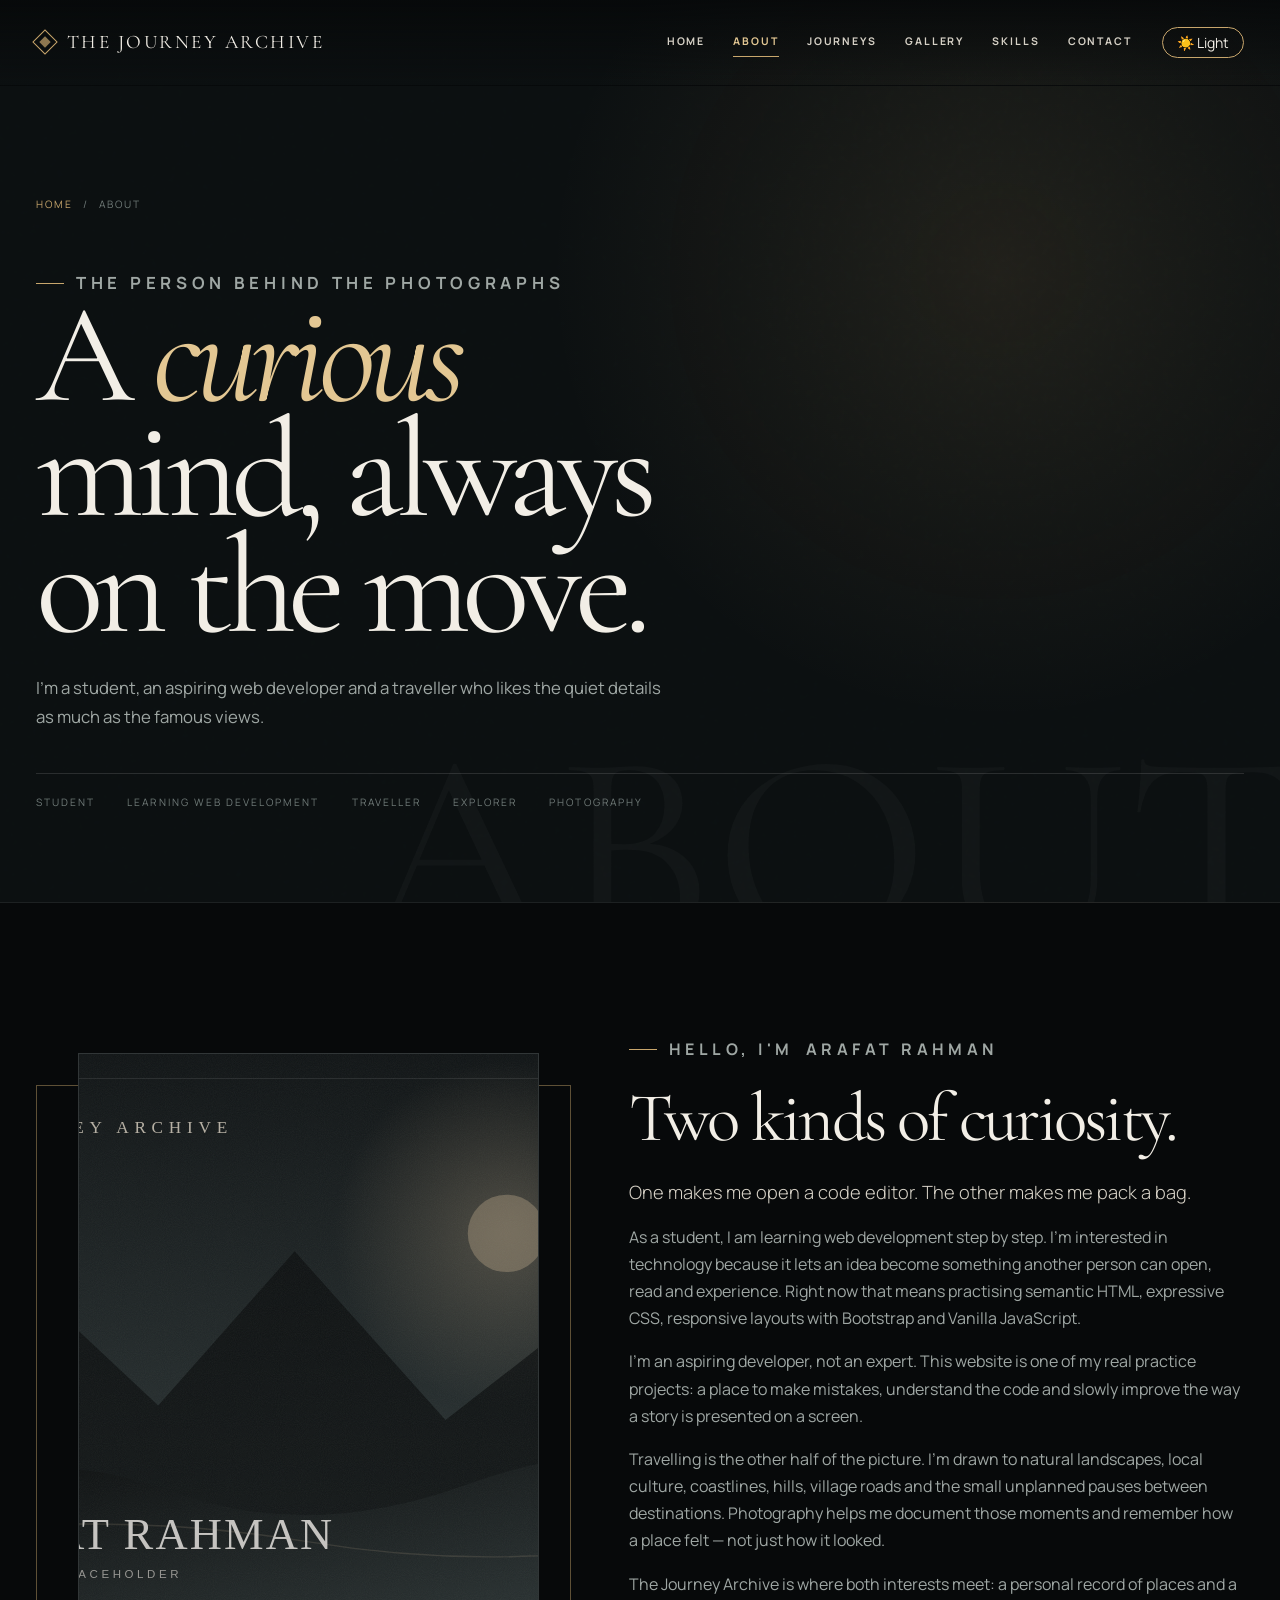
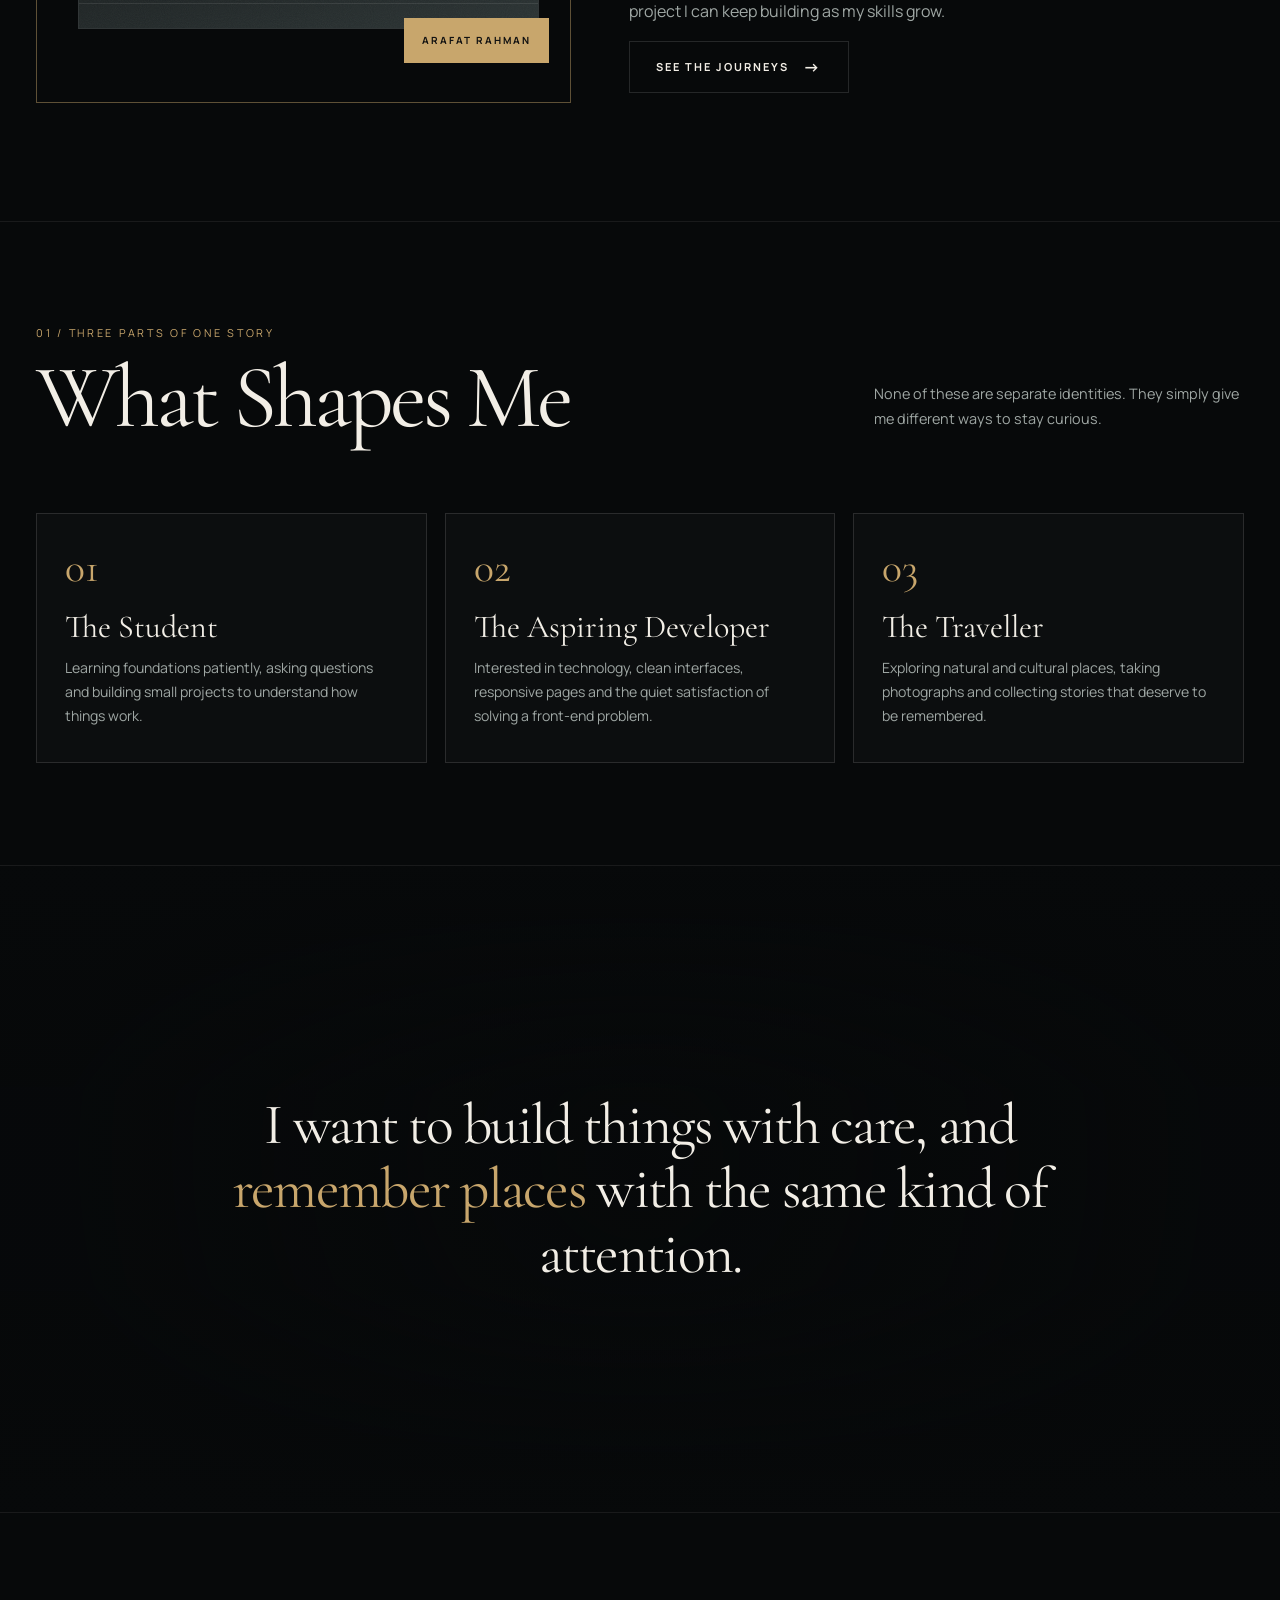
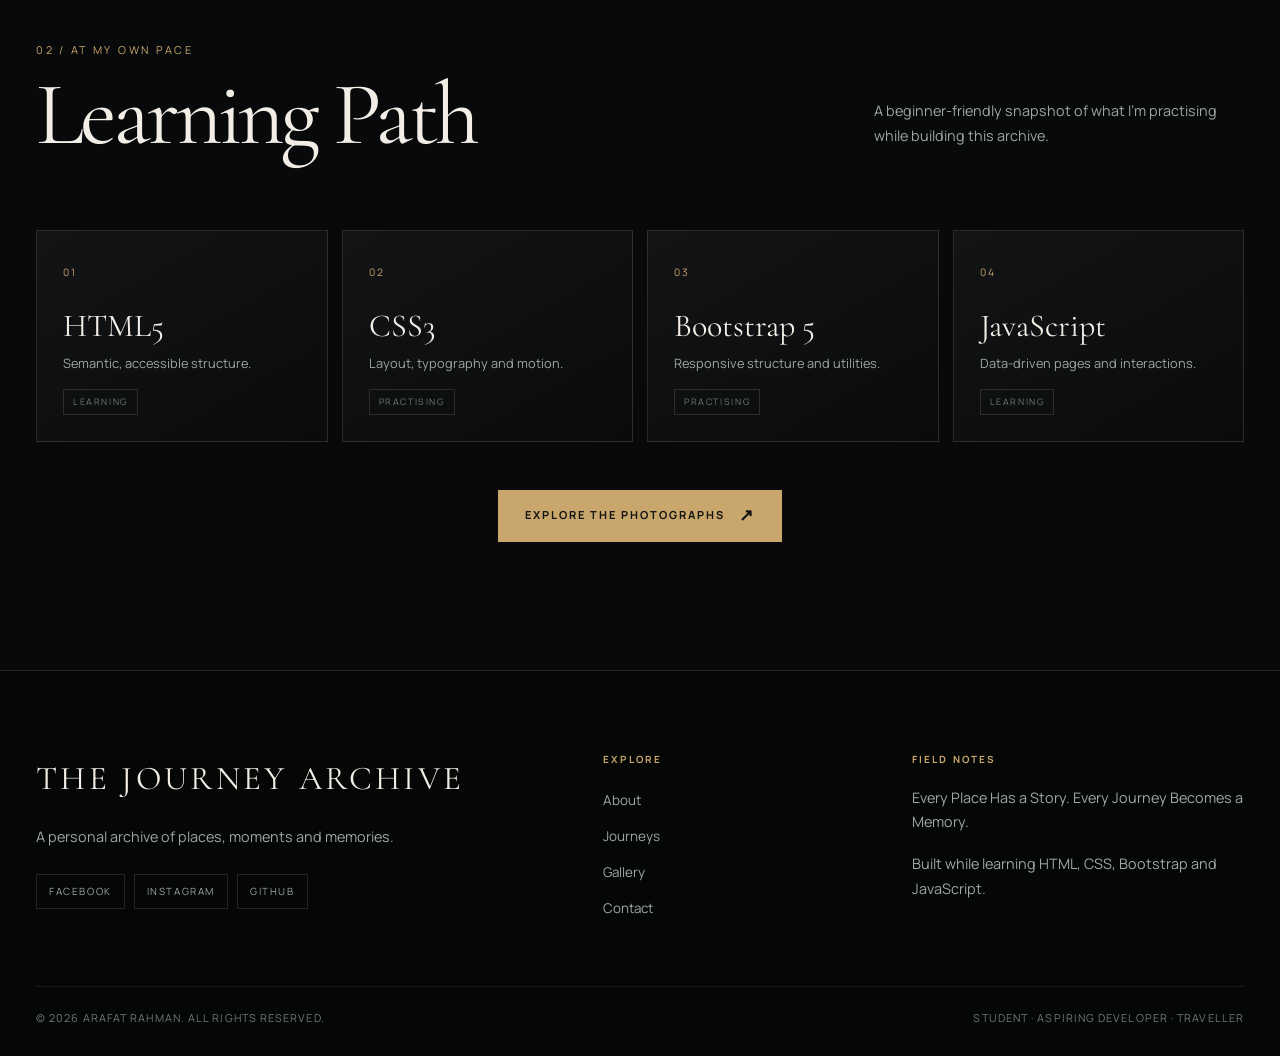
==== about.html @ 199df3bf "My portfolio upload" ====
<!DOCTYPE html>
<!--
  THE JOURNEY ARCHIVE — about.html
  A longer, personal introduction to the student, learner, traveller and explorer.
-->
<html lang="en">
<head>
    <meta charset="UTF-8">
    <meta name="viewport" content="width=device-width, initial-scale=1.0">
    <meta name="theme-color" content="#07090a">
    <meta name="description" content="About the student, aspiring web developer and traveller behind The Journey Archive.">
    <title>About Me | THE JOURNEY ARCHIVE</title>
    <script>
        document.documentElement.classList.add("js");
        /* Failsafe: never leave the loading screen visible if script.js cannot load. */
        window.setTimeout(function () {
            var loader = document.getElementById("loader");
            if (loader) loader.classList.add("is-hidden");
            if (document.body) document.body.classList.add("is-loaded");
        }, 2200);
    </script>
    <link rel="preconnect" href="https://fonts.googleapis.com">
    <link rel="preconnect" href="https://fonts.gstatic.com" crossorigin>
    <link href="https://fonts.googleapis.com/css2?family=Cormorant+Garamond:ital,wght@0,400;0,500;0,600;1,400&family=Manrope:wght@300;400;500;600;700&display=swap" rel="stylesheet">
    <link href="https://cdn.jsdelivr.net/npm/bootstrap@5.3.3/dist/css/bootstrap.min.css" rel="stylesheet">
    <link rel="stylesheet" href="css/style.css">
    <noscript><style>#loader{display:none!important}</style></noscript>
    <script src="js/script.js" defer></script>
</head>
<body data-page="about">
    <a class="skip-link" href="#main-content">Skip to content</a>
    <div class="loading-screen" id="loader" aria-hidden="true">
        <div class="loader-inner"><div class="loader-mark"></div><p class="loader-title">THE JOURNEY ARCHIVE</p><p class="loader-subtitle">A PERSONAL TRAVEL ARCHIVE</p><div class="loader-line"><span></span></div></div>
    </div>
    <header id="site-nav"></header>

    <main id="main-content">
        <section class="page-hero" data-watermark="ABOUT" aria-labelledby="page-title">
            <div class="container-xxl page-hero-inner">
                <nav class="breadcrumb-custom" aria-label="Breadcrumb"><a href="index.html">Home</a><span>/</span><span>About</span></nav>
                <p class="eyebrow load-reveal" style="--load-delay:.1s">The person behind the photographs</p>
                <h1 class="load-reveal" id="page-title" style="--load-delay:.18s">A <em>curious</em><br>mind, always<br>on the move.</h1>
                <p class="load-reveal" style="--load-delay:.28s">I'm a student, an aspiring web developer and a traveller who likes the quiet details as much as the famous views.</p>
                <div class="page-hero-meta"><span>Student</span><span>Learning Web Development</span><span>Traveller</span><span>Explorer</span><span>Photography</span></div>
            </div>
        </section>

        <section class="section-pad" aria-labelledby="about-story-title">
            <div class="container-xxl about-layout">
                <div class="about-photo-composition" data-reveal>
                    <div class="about-photo-frame" aria-hidden="true"></div>
                    <div class="about-photo-main">
                        <!-- Replace this with your own About portrait: images/profile/about.jpg -->
                        <img src="images/profile/about.jpg" data-local="images/profile/about.jpg"
                             data-remote="https://images.pexels.com/photos/39876323/pexels-photo-39876323.jpeg?auto=compress&amp;cs=tinysrgb&amp;fit=crop&amp;w=900&amp;h=1200"
                             data-label="Arafat Rahman" data-palette="default"
                             alt="Portrait placeholder for Arafat Rahman in the About section" loading="eager" fetchpriority="high">
                    </div>
                    <span class="about-photo-label"><span data-site-name>Arafat Rahman</span></span>
                </div>
                <div class="about-copy" data-reveal style="--reveal-delay:.12s">
                    <p class="eyebrow">Hello, I'm <span data-site-name>Arafat Rahman</span></p>
                    <h2 id="about-story-title">Two kinds of curiosity.</h2>
                    <p class="lead">One makes me open a code editor. The other makes me pack a bag.</p>
                    <p>As a student, I am learning web development step by step. I'm interested in technology because it lets an idea become something another person can open, read and experience. Right now that means practising semantic HTML, expressive CSS, responsive layouts with Bootstrap and Vanilla JavaScript.</p>
                    <p>I'm an aspiring developer, not an expert. This website is one of my real practice projects: a place to make mistakes, understand the code and slowly improve the way a story is presented on a screen.</p>
                    <p>Travelling is the other half of the picture. I'm drawn to natural landscapes, local culture, coastlines, hills, village roads and the small unplanned pauses between destinations. Photography helps me document those moments and remember how a place felt — not just how it looked.</p>
                    <p>The Journey Archive is where both interests meet: a personal record of places and a project I can keep building as my skills grow.</p>
                    <a class="btn-ghost" href="albums.html">See the Journeys <span class="arrow" aria-hidden="true">→</span></a>
                </div>
            </div>
        </section>

        <section class="section-pad-sm skills-section" aria-labelledby="pillars-title">
            <div class="container-xxl">
                <div class="section-heading" data-reveal>
                    <div><span class="section-index">01 / Three parts of one story</span><h2 id="pillars-title">What Shapes Me</h2></div>
                    <p>None of these are separate identities. They simply give me different ways to stay curious.</p>
                </div>
                <div class="pillar-grid">
                    <article class="pillar" data-reveal><span class="pillar-no">01</span><h3>The Student</h3><p>Learning foundations patiently, asking questions and building small projects to understand how things work.</p></article>
                    <article class="pillar" data-reveal style="--reveal-delay:.08s"><span class="pillar-no">02</span><h3>The Aspiring Developer</h3><p>Interested in technology, clean interfaces, responsive pages and the quiet satisfaction of solving a front-end problem.</p></article>
                    <article class="pillar" data-reveal style="--reveal-delay:.16s"><span class="pillar-no">03</span><h3>The Traveller</h3><p>Exploring natural and cultural places, taking photographs and collecting stories that deserve to be remembered.</p></article>
                </div>
            </div>
        </section>

        <section class="section-pad philosophy" aria-label="A personal note">
            <div class="philosophy-bg" aria-hidden="true">
                <!-- Replace this with your own wide travel photograph: images/profile/philosophy-bg.jpg -->
                <img src="images/profile/philosophy-bg.jpg" data-local="images/profile/philosophy-bg.jpg"
                     data-remote="https://images.pexels.com/photos/40718140/pexels-photo-40718140.jpeg?auto=compress&amp;cs=tinysrgb&amp;fit=crop&amp;w=2000&amp;h=1200"
                     data-label="A quiet horizon" data-palette="teknaf" data-parallax="0.12" alt="" loading="lazy" decoding="async">
            </div>
            <div class="container-xxl" data-reveal>
                <p class="pull-quote">I want to build things with care, and <span>remember places</span> with the same kind of attention.</p>
            </div>
        </section>

        <section class="section-pad" aria-labelledby="learning-title">
            <div class="container-xxl">
                <div class="section-heading" data-reveal>
                    <div><span class="section-index">02 / At my own pace</span><h2 id="learning-title">Learning Path</h2></div>
                    <p>A beginner-friendly snapshot of what I'm practising while building this archive.</p>
                </div>
                <div class="skills-grid">
                    <article class="skill-card" data-reveal><span class="skill-number">01</span><h3>HTML5</h3><p>Semantic, accessible structure.</p><span class="skill-state">Learning</span></article>
                    <article class="skill-card" data-reveal style="--reveal-delay:.06s"><span class="skill-number">02</span><h3>CSS3</h3><p>Layout, typography and motion.</p><span class="skill-state">Practising</span></article>
                    <article class="skill-card" data-reveal style="--reveal-delay:.12s"><span class="skill-number">03</span><h3>Bootstrap 5</h3><p>Responsive structure and utilities.</p><span class="skill-state">Practising</span></article>
                    <article class="skill-card" data-reveal style="--reveal-delay:.18s"><span class="skill-number">04</span><h3>JavaScript</h3><p>Data-driven pages and interactions.</p><span class="skill-state">Learning</span></article>
                </div>
                <div class="text-center mt-5" data-reveal><a class="btn-cinematic" href="gallery.html">Explore the Photographs <span class="arrow" aria-hidden="true">↗</span></a></div>
            </div>
        </section>
    </main>
    <div id="site-footer"></div>
</body>
</html>
---- css/style.css ----
/* ============================================================
   THE JOURNEY ARCHIVE — style.css
   Purpose: all shared visual design for the multi-page portfolio.
   Edit colours, spacing and typography here. Bootstrap 5 provides
   only the base grid/nav utilities; the cinematic look is custom CSS.
   ============================================================ */

:root {
    --bg: #07090a;
    --bg-soft: #0c1011;
    --bg-card: #111617;
    --ink: #f2eee6;
    --ink-soft: #d6d1c6;
    --muted: #9fa7a4;
    --muted-dim: #707a78;
    --gold: #c8a66c;
    --gold-light: #e3c793;
    --sage: #8fa69d;
    --line: rgba(255, 255, 255, 0.12);
    --line-soft: rgba(255, 255, 255, 0.07);
    --glass: rgba(9, 13, 14, 0.72);
    --shadow: 0 28px 80px rgba(0, 0, 0, 0.48);
    --serif: "Cormorant Garamond", Georgia, "Times New Roman", serif;
    --sans: "Manrope", "Segoe UI", Arial, sans-serif;
    --nav-height: 86px;
    --ease: cubic-bezier(0.22, 1, 0.36, 1);
}

[data-theme="light"] {
  --bg: #f8f7f4;
  --bg-soft: #efede8;
  --bg-card: #ffffff;
  --ink: #1a1917;
  --ink-soft: #3d3b37;
  --muted: #66635c;
  --muted-dim: #8a867e;
  --gold: #9e7e46;
  --gold-light: #b89558;
  --sage: #5d756d;
  --line: rgba(0, 0, 0, 0.12);
  --line-soft: rgba(0, 0, 0, 0.07);
  --glass: rgba(248, 247, 244, 0.85);
  --shadow: 0 28px 80px rgba(0, 0, 0, 0.12);
}


* { box-sizing: border-box; }

html {
    scroll-behavior: smooth;
    scroll-padding-top: 90px;
}

body {
    margin: 0;
    min-width: 320px;
    overflow-x: hidden;
    background: var(--bg);
    color: var(--ink);
    font-family: var(--sans);
    font-size: 16px;
    line-height: 1.7;
    -webkit-font-smoothing: antialiased;
    opacity: 1;
    transition: opacity 0.35s ease, transform 0.35s ease;
}

body.is-leaving { opacity: 0; transform: translateY(-8px); }

body::before {
    content: "";
    position: fixed;
    inset: 0;
    z-index: 9999;
    pointer-events: none;
    opacity: 0.18;
    background-image: url("data:image/svg+xml,%3Csvg viewBox='0 0 160 160' xmlns='http://www.w3.org/2000/svg'%3E%3Cfilter id='n'%3E%3CfeTurbulence type='fractalNoise' baseFrequency='.85' numOctaves='3' stitchTiles='stitch'/%3E%3C/filter%3E%3Crect width='100%25' height='100%25' filter='url(%23n)' opacity='.16'/%3E%3C/svg%3E");
    mix-blend-mode: soft-light;
}

a { color: inherit; text-decoration: none; }
a:hover { color: var(--gold-light); }
img { display: block; max-width: 100%; }
button, input, textarea { font: inherit; }
button { color: inherit; }
::selection { background: var(--gold); color: #111; }

:focus-visible {
    outline: 2px solid var(--gold-light);
    outline-offset: 4px;
}

.skip-link {
    position: fixed;
    top: 12px;
    left: 12px;
    z-index: 5000;
    padding: 10px 16px;
    background: var(--gold);
    color: #111;
    transform: translateY(-150%);
    transition: transform 0.2s ease;
}
.skip-link:focus { transform: translateY(0); }

.container-xxl {
    width: min(100% - 48px, 1400px);
    margin-inline: auto;
}

@media (max-width: 575px) {
    .container-xxl { width: min(100% - 32px, 1400px); }
}

.serif, .display-title { font-family: var(--serif); font-weight: 400; }
.display-title { line-height: 0.98; letter-spacing: -0.035em; }
.eyebrow {
    display: inline-flex;
    align-items: center;
    gap: 12px;
    margin: 0 0 22px;
    color: var(--gold);
    font-size: 0.68rem;
    font-weight: 700;
    letter-spacing: 0.28em;
    text-transform: uppercase;
}
.eyebrow::before {
    content: "";
    width: 28px;
    height: 1px;
    background: var(--gold);
}
.eyebrow.is-centered::after {
    content: "";
    width: 28px;
    height: 1px;
    background: var(--gold);
}
.text-muted-soft { color: var(--muted); }
.text-gold { color: var(--gold); }
.section-pad { padding: clamp(80px, 10vw, 150px) 0; }
.section-pad-sm { padding: clamp(65px, 8vw, 110px) 0; }
.section-line { height: 1px; background: var(--line-soft); border: 0; }

.section-heading {
    display: flex;
    align-items: end;
    justify-content: space-between;
    gap: 40px;
    margin-bottom: clamp(42px, 6vw, 74px);
}
.section-heading h2 {
    max-width: 760px;
    margin: 0;
    font-family: var(--serif);
    font-size: clamp(3rem, 7vw, 6.6rem);
    font-weight: 400;
    line-height: 0.92;
    letter-spacing: -0.045em;
}
.section-heading p {
    max-width: 370px;
    margin: 0 0 8px;
    color: var(--muted);
    font-size: 0.9rem;
}
.section-index {
    display: block;
    margin-bottom: 14px;
    color: var(--gold);
    font-size: 0.68rem;
    letter-spacing: 0.25em;
    text-transform: uppercase;
}

.btn-cinematic, .btn-ghost {
    display: inline-flex;
    align-items: center;
    justify-content: center;
    gap: 14px;
    min-height: 52px;
    padding: 0 26px;
    border: 1px solid var(--gold);
    border-radius: 0;
    font-size: 0.69rem;
    font-weight: 700;
    letter-spacing: 0.18em;
    text-transform: uppercase;
    transition: background 0.35s var(--ease), color 0.35s var(--ease),
                transform 0.35s var(--ease), border-color 0.35s var(--ease);
}
.btn-cinematic { background: var(--gold); color: #101312; }
.btn-cinematic:hover {
    background: var(--gold-light);
    border-color: var(--gold-light);
    color: #101312;
    transform: translateY(-3px);
}
.btn-ghost { background: transparent; color: var(--ink); border-color: var(--line); }
.btn-ghost:hover {
    color: var(--gold-light);
    border-color: var(--gold);
    background: rgba(200, 166, 108, 0.07);
    transform: translateY(-3px);
}
.btn-cinematic .arrow, .btn-ghost .arrow { font-size: 1.05rem; line-height: 1; }

/* ---------- Loading screen ---------- */
.loading-screen {
    position: fixed;
    inset: 0;
    z-index: 4000;
    display: grid;
    place-items: center;
    background: #060809;
    transition: opacity 0.7s var(--ease), visibility 0.7s var(--ease);
}
.loading-screen.is-hidden { opacity: 0; visibility: hidden; pointer-events: none; }
.loader-inner { text-align: center; padding: 24px; }
.loader-mark {
    width: 34px;
    height: 34px;
    margin: 0 auto 24px;
    border: 1px solid rgba(200, 166, 108, 0.65);
    transform: rotate(45deg);
    position: relative;
}
.loader-mark::after {
    content: "";
    position: absolute;
    inset: 7px;
    border: 1px solid rgba(200, 166, 108, 0.35);
}
.loader-title {
    margin: 0;
    font-family: var(--serif);
    font-size: clamp(1.5rem, 4vw, 2.7rem);
    letter-spacing: 0.15em;
    text-transform: uppercase;
}
.loader-subtitle {
    margin: 10px 0 28px;
    color: var(--muted-dim);
    font-size: 0.62rem;
    letter-spacing: 0.32em;
    text-transform: uppercase;
}
.loader-line { width: 180px; height: 1px; margin: auto; background: rgba(255,255,255,.12); overflow: hidden; }
.loader-line span {
    display: block;
    width: 45%;
    height: 100%;
    background: var(--gold);
    animation: loaderSweep 1.05s ease-in-out infinite;
}
@keyframes loaderSweep { 0% { transform: translateX(-110%); } 100% { transform: translateX(330%); } }

/* ---------- Navigation ---------- */
.site-nav {
    z-index: 1200;
    padding: 21px 0;
    background: linear-gradient(180deg, rgba(6,8,9,.82), rgba(6,8,9,0));
    border-bottom: 1px solid transparent;
    transition: padding 0.4s var(--ease), background 0.4s var(--ease),
                border-color 0.4s var(--ease), backdrop-filter 0.4s ease;
}
.site-nav.is-scrolled {
    padding: 10px 0;
    background: rgba(8, 11, 12, 0.86);
    border-bottom-color: var(--line);
    backdrop-filter: blur(18px);
    -webkit-backdrop-filter: blur(18px);
}
.navbar { --bs-navbar-padding-y: 0; }
.navbar-brand.brand {
    display: inline-flex;
    align-items: center;
    gap: 13px;
    margin: 0;
    color: var(--ink);
    font-family: var(--serif);
    font-size: clamp(1rem, 1.5vw, 1.3rem);
    letter-spacing: 0.13em;
    text-transform: uppercase;
    white-space: nowrap;
}
.brand-mark {
    position: relative;
    flex: 0 0 auto;
    width: 18px;
    height: 18px;
    border: 1px solid var(--gold);
    transform: rotate(45deg);
}
.brand-mark::after { content: ""; position: absolute; inset: 4px; background: var(--gold); opacity: .7; }
.nav-link-custom {
    position: relative;
    padding: 8px 14px !important;
    color: var(--ink-soft) !important;
    font-size: 0.66rem;
    font-weight: 700;
    letter-spacing: 0.18em;
    text-transform: uppercase;
}
.nav-link-custom::after {
    content: "";
    position: absolute;
    left: 14px;
    right: 14px;
    bottom: 2px;
    height: 1px;
    background: var(--gold);
    transform: scaleX(0);
    transform-origin: left;
    transition: transform 0.35s var(--ease);
}
.nav-link-custom:hover::after, .nav-link-custom.active::after { transform: scaleX(1); }
.nav-link-custom.active { color: var(--gold-light) !important; }
.navbar-toggler {
    width: 46px;
    height: 40px;
    padding: 9px;
    border: 1px solid var(--line);
    border-radius: 0;
    box-shadow: none !important;
}
.navbar-toggler:focus { box-shadow: 0 0 0 2px var(--gold) !important; }
.toggler-line { display: block; width: 100%; height: 1px; margin: 6px 0; background: var(--ink); transition: transform .3s ease, opacity .3s ease; }
.navbar-toggler[aria-expanded="true"] .toggler-line:first-child { transform: translateY(3.5px) rotate(45deg); }
.navbar-toggler[aria-expanded="true"] .toggler-line:last-child { transform: translateY(-3.5px) rotate(-45deg); }
.navbar-collapse { justify-content: flex-end; }
@media (max-width: 991.98px) {
    .navbar-collapse {
        margin-top: 18px;
        padding: 18px;
        background: rgba(9, 13, 14, .97);
        border: 1px solid var(--line);
        backdrop-filter: blur(18px);
    }
    .nav-link-custom { padding: 12px 4px !important; }
}

/* ---------- Page entrance / scroll reveals ---------- */
.js [data-reveal] {
    opacity: 0;
    transform: translateY(30px);
    transition: opacity 0.85s var(--ease), transform 0.85s var(--ease);
    transition-delay: var(--reveal-delay, 0s);
}
.js [data-reveal].is-visible { opacity: 1; transform: none; }
.js .load-reveal { opacity: 0; transform: translateY(24px); }
body.is-loaded .load-reveal {
    animation: riseIn 0.95s var(--ease) both;
    animation-delay: var(--load-delay, 0s);
}
@keyframes riseIn { from { opacity: 0; transform: translateY(26px); } to { opacity: 1; transform: none; } }
@keyframes fadeIn { from { opacity: 0; } to { opacity: 1; } }
/* Animate only the reveal mask/opacity so hover transforms still work. */
@keyframes imageReveal { from { clip-path: inset(0 0 100% 0); opacity: .25; } to { clip-path: inset(0); opacity: 1; } }

/* ---------- Hero ---------- */
.hero {
    position: relative;
    min-height: 100vh;
    min-height: 100svh;
    display: flex;
    align-items: center;
    padding: calc(var(--nav-height) + 65px) 0 90px;
    overflow: hidden;
    isolation: isolate;
}
.hero-bg { position: absolute; inset: 0; z-index: -3; overflow: hidden; }
.hero-bg img {
    width: 100%;
    height: 118%;
    object-fit: cover;
    filter: grayscale(.35) saturate(.65) brightness(.52) contrast(1.08);
    transform: translate3d(0, var(--parallax-y, 0px), 0) scale(1.08);
    will-change: transform;
}
.hero::before {
    content: "";
    position: absolute;
    inset: 0;
    z-index: -2;
    background: linear-gradient(90deg, rgba(5,7,8,.96) 0%, rgba(5,7,8,.78) 43%, rgba(5,7,8,.45) 100%),
                linear-gradient(0deg, var(--bg) 0%, transparent 38%);
}
.hero::after {
    content: "";
    position: absolute;
    inset: 0;
    z-index: -1;
    background: radial-gradient(circle at 76% 44%, rgba(200,166,108,.13), transparent 38%);
    pointer-events: none;
}
.hero-grid {
    display: grid;
    grid-template-columns: minmax(0, 1.08fr) minmax(340px, .92fr);
    gap: clamp(35px, 6vw, 90px);
    align-items: center;
    width: 100%;
}
.hero-kicker { margin-bottom: 24px; }
.hero-title {
    margin: 0;
    font-family: var(--serif);
    font-size: clamp(3.3rem, 7.4vw, 8.1rem);
    font-weight: 400;
    line-height: .9;
    letter-spacing: -.055em;
}
.hero-title .name-line { display: block; }
.hero-title .name-placeholder { color: var(--gold-light); font-style: italic; }
.hero-roles {
    margin: 28px 0 0;
    font-size: clamp(.78rem, 1.25vw, 1.02rem);
    font-weight: 700;
    letter-spacing: .22em;
    text-transform: uppercase;
    color: var(--ink-soft);
}
.hero-roles span { color: var(--gold); padding: 0 5px; }
.hero-copy {
    max-width: 540px;
    margin: 26px 0 34px;
    color: var(--muted);
    font-size: clamp(.98rem, 1.2vw, 1.12rem);
    line-height: 1.85;
}
.hero-actions { display: flex; flex-wrap: wrap; gap: 14px; }
.hero-meta {
    display: flex;
    flex-wrap: wrap;
    gap: clamp(22px, 4vw, 58px);
    margin-top: clamp(48px, 7vw, 88px);
    padding-top: 22px;
    border-top: 1px solid var(--line);
}
.hero-meta-item strong {
    display: block;
    font-family: var(--serif);
    font-size: 2rem;
    font-weight: 400;
    line-height: 1;
    color: var(--ink);
}
.hero-meta-item span { color: var(--muted-dim); font-size: .62rem; letter-spacing: .22em; text-transform: uppercase; }
.scroll-cue {
    position: absolute;
    right: 34px;
    bottom: 34px;
    display: flex;
    align-items: center;
    gap: 12px;
    color: var(--muted-dim);
    font-size: .6rem;
    letter-spacing: .25em;
    text-transform: uppercase;
    writing-mode: vertical-rl;
}
.scroll-cue::after { content: ""; width: 1px; height: 54px; background: linear-gradient(var(--gold), transparent); }

.profile-stage {
    position: relative;
    width: min(100%, 500px);
    margin-left: auto;
    perspective: 1000px;
}
.profile-float { position: relative; animation: floatProfile 7s ease-in-out infinite; }
@keyframes floatProfile { 0%,100% { transform: translateY(0); } 50% { transform: translateY(-12px); } }
.profile-frame {
    position: relative;
    padding: 12px;
    border: 1px solid rgba(200,166,108,.48);
    background: linear-gradient(145deg, rgba(255,255,255,.07), rgba(255,255,255,.01));
    box-shadow: 0 0 0 8px rgba(200,166,108,.035), var(--shadow);
    clip-path: polygon(0 0, 100% 0, 100% 92%, 92% 100%, 0 100%);
}
.profile-frame::before {
    content: "";
    position: absolute;
    inset: -1px;
    background: linear-gradient(130deg, rgba(227,199,147,.7), transparent 35%, transparent 70%, rgba(227,199,147,.45));
    opacity: .5;
    pointer-events: none;
}
.profile-image-wrap {
    position: relative;
    overflow: hidden;
    aspect-ratio: 4 / 5;
    background: linear-gradient(160deg, #1b2425, #0a0d0e);
    transform: rotateX(var(--tilt-x, 0deg)) rotateY(var(--tilt-y, 0deg));
    transform-style: preserve-3d;
    transition: transform .5s var(--ease);
}
.profile-image-wrap img {
    width: 100%;
    height: 100%;
    object-fit: cover;
    filter: grayscale(.18) saturate(.78) contrast(1.05) brightness(.88);
    transform: scale(1.04);
    transition: opacity .7s ease;
    opacity: 0;
}
.profile-image-wrap img.is-loaded {
    opacity: 1;
    animation: imageReveal 1.3s var(--ease) both;
}
.profile-image-wrap::after {
    content: "";
    position: absolute;
    inset: 0;
    background: linear-gradient(180deg, transparent 55%, rgba(4,6,7,.62)), linear-gradient(90deg, rgba(4,6,7,.24), transparent);
    pointer-events: none;
}
.profile-light-sweep {
    position: absolute;
    inset: -30% -70%;
    z-index: 2;
    background: linear-gradient(110deg, transparent 42%, rgba(255,255,255,.16) 50%, transparent 58%);
    transform: translateX(-45%);
    animation: lightSweep 7s ease-in-out infinite;
    pointer-events: none;
}
@keyframes lightSweep { 0%, 62% { transform: translateX(-45%); } 100% { transform: translateX(48%); } }
.profile-caption {
    position: absolute;
    left: 28px;
    bottom: 30px;
    z-index: 3;
    padding-left: 14px;
    border-left: 1px solid var(--gold);
    font-size: .62rem;
    letter-spacing: .22em;
    text-transform: uppercase;
    color: var(--ink-soft);
}
.profile-caption strong { display: block; font-family: var(--serif); font-size: 1.25rem; letter-spacing: .04em; text-transform: none; }
.profile-orbit {
    position: absolute;
    z-index: -1;
    border: 1px solid rgba(200,166,108,.18);
    border-radius: 50%;
    pointer-events: none;
}
.profile-orbit.one { width: 520px; height: 520px; top: 50%; left: 50%; transform: translate(-50%,-50%); }
.profile-orbit.two { width: 640px; height: 640px; top: 50%; left: 50%; transform: translate(-50%,-50%); border-style: dashed; opacity: .5; }
.profile-particles { position: absolute; inset: -50px; pointer-events: none; }
.profile-particles i {
    position: absolute;
    width: 3px;
    height: 3px;
    border-radius: 50%;
    background: var(--gold-light);
    opacity: .45;
    animation: particleDrift 6s ease-in-out infinite alternate;
}
.profile-particles i:nth-child(1) { top: 12%; left: 4%; animation-delay: .2s; }
.profile-particles i:nth-child(2) { top: 72%; left: -1%; animation-delay: 1.1s; }
.profile-particles i:nth-child(3) { top: 22%; right: -2%; animation-delay: 2s; }
.profile-particles i:nth-child(4) { bottom: 8%; right: 12%; animation-delay: .6s; }
@keyframes particleDrift { to { transform: translate(14px,-22px); opacity: .8; } }

/* ---------- Shared photo loading ---------- */
.photo-loading { opacity: 0; }
.photo-loading.is-loaded { opacity: 1; transition: opacity .6s ease; }
.journey-card img.is-loaded, .gallery-item img.is-loaded, .featured-item img.is-loaded { animation: imageReveal 1.1s var(--ease) both; }

/* ---------- Intro / manifesto ---------- */
.intro-section { position: relative; border-block: 1px solid var(--line-soft); background: var(--bg-soft); }
.intro-grid { display: grid; grid-template-columns: .75fr 1.25fr; gap: clamp(35px, 7vw, 100px); align-items: start; }
.intro-quote {
    margin: 0;
    font-family: var(--serif);
    font-size: clamp(2.2rem, 4.5vw, 4.8rem);
    line-height: 1.04;
    letter-spacing: -.035em;
}
.intro-quote em { color: var(--gold); font-style: italic; }
.intro-body { color: var(--muted); font-size: 1.04rem; }
.intro-body p:first-child { color: var(--ink-soft); font-size: clamp(1.1rem, 1.5vw, 1.32rem); }
.intro-tags { display: flex; flex-wrap: wrap; gap: 10px; margin-top: 30px; }
.intro-tags span { padding: 8px 13px; border: 1px solid var(--line); color: var(--muted); font-size: .66rem; letter-spacing: .18em; text-transform: uppercase; }

/* ---------- Journeys / editorial album cards ---------- */
.journeys-section { position: relative; }
.journeys-grid, .albums-grid {
    display: grid;
    grid-template-columns: repeat(12, minmax(0, 1fr));
    gap: clamp(14px, 1.7vw, 24px);
}
.journey-card-wrap { grid-column: span 4; min-width: 0; }
.journey-card-wrap:nth-child(1) { grid-column: span 7; }
.journey-card-wrap:nth-child(2) { grid-column: span 5; }
.journey-card-wrap:nth-child(6), .journey-card-wrap:nth-child(7) { grid-column: span 6; }
.journey-card {
    position: relative;
    display: block;
    height: 100%;
    min-height: 430px;
    overflow: hidden;
    background: #121819;
    border: 1px solid var(--line-soft);
    isolation: isolate;
}
.journey-card-wrap:nth-child(1) .journey-card, .journey-card-wrap:nth-child(2) .journey-card { min-height: 520px; }
.journey-card-wrap:nth-child(6) .journey-card, .journey-card-wrap:nth-child(7) .journey-card { min-height: 460px; }
.journey-card img {
    position: absolute;
    inset: 0;
    width: 100%;
    height: 100%;
    object-fit: cover;
    filter: grayscale(.24) saturate(.72) brightness(.74);
    transform: scale(1.04);
    transition: transform 1.25s var(--ease), filter .8s ease, opacity .6s ease;
}
.journey-card::before {
    content: "";
    position: absolute;
    inset: 0;
    z-index: 1;
    background: linear-gradient(180deg, rgba(4,6,7,.25) 0%, rgba(4,6,7,.15) 35%, rgba(4,6,7,.94) 100%);
    transition: background .6s ease;
}
.journey-card::after {
    content: "";
    position: absolute;
    inset: 12px;
    z-index: 2;
    border: 1px solid rgba(255,255,255,.16);
    opacity: 0;
    transform: scale(.97);
    transition: opacity .5s ease, transform .7s var(--ease);
    pointer-events: none;
}
.journey-card:hover img { transform: scale(1.13) translateY(-1%); filter: grayscale(0) saturate(.9) brightness(.82); }
.journey-card:hover::before { background: linear-gradient(180deg, rgba(4,6,7,.1), rgba(4,6,7,.2) 30%, rgba(4,6,7,.95) 100%); }
.journey-card:hover::after { opacity: 1; transform: scale(1); }
.journey-card:hover { border-color: rgba(200,166,108,.45); box-shadow: 0 24px 70px rgba(0,0,0,.45), 0 0 32px rgba(200,166,108,.08); transform: translateY(-7px); }
.journey-card { transition: transform .7s var(--ease), border-color .5s ease, box-shadow .7s ease; }
.card-top, .card-bottom { position: absolute; z-index: 3; left: clamp(22px, 3vw, 38px); right: clamp(22px, 3vw, 38px); }
.card-top { top: 28px; display: flex; justify-content: space-between; gap: 12px; font-size: .62rem; letter-spacing: .2em; text-transform: uppercase; color: rgba(255,255,255,.78); }
.card-number { color: var(--gold-light); }
.card-bottom { bottom: 30px; }
.card-region { display: block; margin-bottom: 10px; color: var(--gold); font-size: .62rem; letter-spacing: .22em; text-transform: uppercase; }
.journey-card h3 { margin: 0 0 10px; font-family: var(--serif); font-size: clamp(2.2rem, 4vw, 4.15rem); font-weight: 400; line-height: .95; letter-spacing: -.035em; }
.card-description { max-width: 500px; margin: 0; color: var(--ink-soft); font-size: .88rem; line-height: 1.65; opacity: 0; transform: translateY(12px); transition: opacity .5s ease, transform .5s var(--ease); }
.card-meta-row { display: flex; flex-wrap: wrap; align-items: center; gap: 14px 24px; margin-top: 17px; padding-top: 15px; border-top: 1px solid rgba(255,255,255,.16); color: var(--muted); font-size: .64rem; letter-spacing: .16em; text-transform: uppercase; }
.card-cta { display: inline-flex; align-items: center; gap: 9px; margin-left: auto; color: var(--gold-light); font-weight: 700; }
.card-cta .arrow { transition: transform .4s var(--ease); }
.journey-card:hover .card-description { opacity: 1; transform: none; }
.journey-card:hover .card-cta .arrow { transform: translateX(6px); }
.journey-card:focus-visible { outline-offset: 6px; }
.section-footnote { margin: 28px 0 0; color: var(--muted-dim); font-size: .72rem; letter-spacing: .08em; }

/* ---------- Philosophy quote / parallax ---------- */
.philosophy {
    position: relative;
    min-height: clamp(520px, 72vh, 760px);
    display: grid;
    place-items: center;
    overflow: hidden;
    border-block: 1px solid var(--line-soft);
    isolation: isolate;
}
.philosophy-bg { position: absolute; inset: 0; z-index: -2; overflow: hidden; }
.philosophy-bg img {
    width: 100%;
    height: 125%;
    object-fit: cover;
    filter: grayscale(.4) brightness(.43) contrast(1.12);
    transform: translate3d(0, var(--parallax-y, 0px), 0) scale(1.1);
}
.philosophy::after {
    content: "";
    position: absolute;
    inset: 0;
    z-index: -1;
    background: radial-gradient(circle at 50% 45%, rgba(7,9,10,.35), rgba(7,9,10,.9) 78%), linear-gradient(0deg, var(--bg), transparent 35%, transparent 65%, var(--bg));
}
.philosophy-inner { position: relative; max-width: 1050px; padding: 80px 0; text-align: center; }
.philosophy-mark { margin: 0 auto 26px; color: var(--gold); font-family: var(--serif); font-size: 5rem; line-height: .5; }
.philosophy blockquote {
    margin: 0;
    font-family: var(--serif);
    font-size: clamp(2.5rem, 6.4vw, 6.4rem);
    font-weight: 400;
    line-height: 1.05;
    letter-spacing: -.04em;
}
.philosophy blockquote em { color: var(--gold-light); font-style: italic; }
.philosophy-credit { margin: 34px 0 0; color: var(--muted); font-size: .65rem; letter-spacing: .28em; text-transform: uppercase; }

/* ---------- Timeline ---------- */
.timeline-section { background: var(--bg-soft); }
.timeline-list { position: relative; max-width: 1000px; margin: 0 auto; padding: 10px 0; }
.timeline-list::before {
    content: "";
    position: absolute;
    top: 0;
    bottom: 0;
    left: 50%;
    width: 1px;
    background: linear-gradient(transparent, var(--line) 8%, var(--line) 92%, transparent);
}
.timeline-item {
    position: relative;
    display: grid;
    grid-template-columns: 1fr 80px 1fr;
    align-items: center;
    min-height: 168px;
}
.timeline-item::before {
    content: "";
    grid-column: 2;
    justify-self: center;
    width: 11px;
    height: 11px;
    border: 1px solid var(--gold);
    border-radius: 50%;
    background: var(--bg-soft);
    box-shadow: 0 0 0 7px rgba(200,166,108,.07);
    z-index: 1;
}
.timeline-item:nth-child(odd) .timeline-content { grid-column: 1; text-align: right; grid-row: 1; padding-right: 34px; }
.timeline-item:nth-child(even) .timeline-content { grid-column: 3; grid-row: 1; padding-left: 34px; }
.timeline-item:nth-child(odd)::before { grid-row: 1; }
.timeline-item:nth-child(even)::before { grid-row: 1; }
.timeline-year {
    display: block;
    font-family: var(--serif);
    font-size: clamp(3.2rem, 6vw, 5.7rem);
    line-height: .9;
    letter-spacing: -.04em;
    color: var(--gold-light);
}
.timeline-edit { display: block; margin-top: 5px; color: var(--muted-dim); font-size: .58rem; letter-spacing: .22em; text-transform: uppercase; }
.timeline-content h3 { margin: 12px 0 4px; font-family: var(--serif); font-size: 1.8rem; font-weight: 400; }
.timeline-content p { margin: 0; color: var(--muted); font-size: .84rem; }
.timeline-note { max-width: 700px; margin: 45px auto 0; text-align: center; color: var(--muted-dim); font-size: .78rem; }

/* ---------- About ---------- */
.about-layout { display: grid; grid-template-columns: minmax(0, .9fr) minmax(0, 1.1fr); gap: clamp(40px, 7vw, 105px); align-items: center; }
.about-photo-composition { position: relative; padding: 0 0 42px 42px; }
.about-photo-main { position: relative; overflow: hidden; aspect-ratio: 4 / 5; border: 1px solid var(--line); background: #141a1b; }
.about-photo-main img { width: 100%; height: 100%; object-fit: cover; filter: grayscale(.3) saturate(.7) brightness(.82); }
.about-photo-frame { position: absolute; inset: 32px -32px -32px 0; border: 1px solid rgba(200,166,108,.45); z-index: -1; }
.about-photo-label {
    position: absolute;
    right: -10px;
    bottom: 8px;
    padding: 14px 18px;
    background: var(--gold);
    color: #111;
    font-size: .62rem;
    font-weight: 700;
    letter-spacing: .2em;
    text-transform: uppercase;
}
.about-copy h2 { margin: 0 0 24px; font-family: var(--serif); font-size: clamp(2.8rem, 5.4vw, 5.5rem); font-weight: 400; line-height: .98; letter-spacing: -.04em; }
.about-copy p { color: var(--muted); font-size: 1rem; }
.about-copy p.lead { color: var(--ink-soft); font-size: 1.14rem; }
.about-list { display: grid; grid-template-columns: 1fr 1fr; gap: 12px 28px; margin: 30px 0 36px; padding: 0; list-style: none; }
.about-list li { position: relative; padding-left: 22px; color: var(--ink-soft); font-size: .86rem; }
.about-list li::before { content: "—"; position: absolute; left: 0; color: var(--gold); }

/* ---------- Skills ---------- */
.skills-section { border-top: 1px solid var(--line-soft); }
.skills-intro { max-width: 680px; margin-bottom: 48px; color: var(--muted); }
.skills-grid { display: grid; grid-template-columns: repeat(4, minmax(0, 1fr)); gap: 14px; }
.skill-card {
    position: relative;
    min-height: 180px;
    padding: 26px;
    border: 1px solid var(--line);
    background: linear-gradient(150deg, rgba(255,255,255,.045), rgba(255,255,255,.008));
    transition: transform .5s var(--ease), border-color .5s ease, background .5s ease;
    overflow: hidden;
}
.skill-card::after { content: ""; position: absolute; left: 0; bottom: 0; width: 100%; height: 1px; background: linear-gradient(90deg, var(--gold), transparent); transform: scaleX(0); transform-origin: left; transition: transform .6s var(--ease); }
.skill-card:hover { transform: translateY(-7px); border-color: rgba(200,166,108,.45); background: rgba(200,166,108,.045); }
.skill-card:hover::after { transform: scaleX(1); }
.skill-number { color: var(--gold); font-size: .64rem; letter-spacing: .2em; }
.skill-card h3 { margin: 22px 0 8px; font-family: var(--serif); font-size: 2rem; font-weight: 400; }
.skill-card p { margin: 0; color: var(--muted); font-size: .8rem; line-height: 1.6; }
.skill-state { display: inline-block; margin-top: 16px; padding: 4px 9px; border: 1px solid var(--line); color: var(--muted-dim); font-size: .56rem; letter-spacing: .18em; text-transform: uppercase; }
.learning-path { display: flex; flex-wrap: wrap; align-items: center; gap: 12px; margin-top: 34px; padding-top: 28px; border-top: 1px solid var(--line-soft); }
.learning-path span { color: var(--muted); font-size: .68rem; letter-spacing: .16em; text-transform: uppercase; }
.learning-path .dot { width: 6px; height: 6px; border-radius: 50%; background: var(--gold); box-shadow: 0 0 0 6px rgba(200,166,108,.09); animation: softPulse 2.6s ease-in-out infinite; }
@keyframes softPulse { 50% { box-shadow: 0 0 0 11px rgba(200,166,108,.02); } }
.learner-note { margin: 20px 0 0; color: var(--muted-dim); font-size: .82rem; }

/* ---------- Featured gallery / editorial gallery ---------- */
.featured-grid { display: grid; grid-template-columns: repeat(4, 1fr); grid-auto-rows: 210px; gap: 14px; }
.featured-item { position: relative; overflow: hidden; background: #111819; border: 1px solid var(--line-soft); }
.featured-item:nth-child(1) { grid-column: span 2; grid-row: span 2; }
.featured-item:nth-child(4) { grid-row: span 2; }
.featured-item img { width: 100%; height: 100%; object-fit: cover; filter: grayscale(.25) brightness(.72); transition: transform 1s var(--ease), filter .6s ease; }
.featured-item::after { content: ""; position: absolute; inset: 0; background: linear-gradient(transparent 45%, rgba(3,5,6,.8)); }
.featured-item:hover img { transform: scale(1.09); filter: grayscale(0) brightness(.85); }
.featured-caption { position: absolute; z-index: 2; left: 20px; bottom: 18px; font-size: .64rem; letter-spacing: .16em; text-transform: uppercase; }
.featured-caption strong { display: block; font-family: var(--serif); font-size: 1.35rem; font-weight: 400; letter-spacing: 0; text-transform: none; }

.gallery-toolbar { display: flex; flex-wrap: wrap; justify-content: space-between; align-items: center; gap: 18px; margin-bottom: 32px; }
.gallery-filters { display: flex; flex-wrap: wrap; gap: 8px; }
.filter-btn {
    padding: 9px 15px;
    border: 1px solid var(--line);
    background: transparent;
    color: var(--muted);
    font-size: .64rem;
    font-weight: 700;
    letter-spacing: .15em;
    text-transform: uppercase;
    transition: color .3s ease, border-color .3s ease, background .3s ease;
}
.filter-btn:hover { color: var(--ink); border-color: rgba(200,166,108,.6); }
.filter-btn.active { background: var(--gold); border-color: var(--gold); color: #101312; }
.gallery-count { color: var(--muted-dim); font-size: .68rem; letter-spacing: .18em; text-transform: uppercase; }
.gallery-masonry { columns: 3; column-gap: 16px; }
.gallery-item {
    display: block;
    width: 100%;
    position: relative;
    break-inside: avoid;
    margin: 0 0 16px;
    padding: 0;
    overflow: hidden;
    border: 1px solid var(--line-soft);
    background: #111819;
    text-align: left;
    cursor: zoom-in;
}
.gallery-item[hidden] { display: none; }
.gallery-item img { width: 100%; height: 100%; object-fit: cover; filter: grayscale(.2) brightness(.75); transition: transform 1.1s var(--ease), filter .6s ease; }
.gallery-item[data-size="tall"] img { aspect-ratio: 3 / 4.6; }
.gallery-item[data-size="wide"] img { aspect-ratio: 4 / 3; }
.gallery-item[data-size="square"] img { aspect-ratio: 1 / 1; }
.gallery-item::after { content: ""; position: absolute; inset: 0; background: linear-gradient(transparent 40%, rgba(3,5,6,.88)); opacity: .8; transition: opacity .5s ease; }
.gallery-item:hover img { transform: scale(1.08); filter: grayscale(0) brightness(.88); }
.gallery-item:hover::after { opacity: 1; }
.gallery-overlay { position: absolute; z-index: 2; left: 22px; right: 22px; bottom: 20px; transform: translateY(8px); opacity: 0; transition: opacity .45s ease, transform .45s var(--ease); }
.gallery-item:hover .gallery-overlay, .gallery-item:focus-visible .gallery-overlay { opacity: 1; transform: none; }
.gallery-place { color: var(--gold); font-size: .58rem; letter-spacing: .22em; text-transform: uppercase; }
.gallery-overlay strong { display: block; font-family: var(--serif); font-size: 1.6rem; font-weight: 400; line-height: 1.1; }
.gallery-overlay small { color: var(--muted); font-size: .68rem; }
.gallery-enter { animation: galleryIn .55s var(--ease) both; }
@keyframes galleryIn { from { opacity: 0; transform: translateY(14px) scale(.98); } to { opacity: 1; transform: none; } }

/* ---------- Lightbox ---------- */
.lightbox {
    position: fixed;
    inset: 0;
    z-index: 3500;
    display: none;
    place-items: center;
    padding: clamp(18px, 4vw, 55px);
    background: rgba(3, 5, 6, .96);
    backdrop-filter: blur(12px);
}
.lightbox.is-open { display: grid; animation: fadeIn .35s ease both; }
.lightbox-inner { width: min(100%, 1250px); display: grid; grid-template-columns: 1fr 330px; gap: 28px; align-items: center; }
.lightbox-photo { position: relative; min-height: 300px; max-height: 78vh; overflow: hidden; background: #101617; }
.lightbox-photo img { width: 100%; height: min(76vh, 760px); object-fit: contain; }
.lightbox-info { padding: 18px 0; }
.lightbox-info .gallery-place { display: block; margin-bottom: 18px; }
.lightbox-info h2 { margin: 0 0 16px; font-family: var(--serif); font-size: clamp(2rem, 3.2vw, 3.4rem); font-weight: 400; line-height: 1; }
.lightbox-info p { color: var(--ink-soft); }
.lightbox-date { color: var(--muted-dim); font-size: .67rem; letter-spacing: .2em; text-transform: uppercase; }
.lightbox-controls { display: flex; align-items: center; gap: 10px; margin-top: 28px; }
.lightbox-counter { margin-left: auto; color: var(--gold-light); font-size: .7rem; letter-spacing: .16em; }
.lightbox-close { position: absolute; top: 20px; right: 28px; z-index: 3; }
.circle-btn {
    display: inline-grid;
    place-items: center;
    width: 44px;
    height: 44px;
    border: 1px solid var(--line);
    border-radius: 50%;
    background: rgba(255,255,255,.03);
    color: var(--ink);
    font-size: 1rem;
    transition: background .3s ease, border-color .3s ease, transform .3s ease;
}
.circle-btn:hover { background: var(--gold); color: #111; border-color: var(--gold); transform: translateY(-2px); }

/* ---------- Inner page heroes ---------- */
.page-hero {
    position: relative;
    padding: calc(var(--nav-height) + 110px) 0 90px;
    overflow: hidden;
    border-bottom: 1px solid var(--line-soft);
    background: radial-gradient(circle at 78% 30%, rgba(200,166,108,.11), transparent 38%), var(--bg-soft);
}
.page-hero::after {
    content: attr(data-watermark);
    position: absolute;
    right: -2vw;
    bottom: -5vw;
    color: rgba(255,255,255,.025);
    font-family: var(--serif);
    font-size: clamp(8rem, 22vw, 22rem);
    line-height: .8;
    white-space: nowrap;
    pointer-events: none;
}
.page-hero-inner { position: relative; z-index: 1; }
.page-hero h1 { margin: 0; font-family: var(--serif); font-size: clamp(4rem, 11vw, 11rem); font-weight: 400; line-height: .82; letter-spacing: -.055em; }
.page-hero h1 em { color: var(--gold-light); font-style: italic; }
.page-hero p { max-width: 640px; margin: 30px 0 0; color: var(--muted); font-size: 1.05rem; }
.page-hero-meta { display: flex; flex-wrap: wrap; gap: 12px 32px; margin-top: 42px; padding-top: 20px; border-top: 1px solid var(--line); color: var(--muted-dim); font-size: .64rem; letter-spacing: .2em; text-transform: uppercase; }
.breadcrumb-custom { display: flex; gap: 10px; margin: 0 0 26px; color: var(--muted-dim); font-size: .64rem; letter-spacing: .2em; text-transform: uppercase; }
.breadcrumb-custom a { color: var(--gold); }

/* ---------- About page extra sections ---------- */
.pillar-grid { display: grid; grid-template-columns: repeat(3, 1fr); gap: 18px; }
.pillar { padding: 34px 28px; border: 1px solid var(--line); background: rgba(255,255,255,.018); }
.pillar .pillar-no { color: var(--gold); font-family: var(--serif); font-size: 2.6rem; line-height: 1; }
.pillar h3 { margin: 18px 0 10px; font-family: var(--serif); font-size: 2rem; font-weight: 400; }
.pillar p { margin: 0; color: var(--muted); font-size: .88rem; }
.pull-quote { max-width: 900px; margin: 0 auto; text-align: center; font-family: var(--serif); font-size: clamp(2rem, 4.5vw, 4.4rem); line-height: 1.12; letter-spacing: -.03em; }
.pull-quote span { color: var(--gold); }

/* ---------- Album slideshow ---------- */
.album-page { background: var(--bg); }
.album-stage {
    position: relative;
    min-height: 100vh;
    min-height: 100svh;
    overflow: hidden;
    isolation: isolate;
    background: #090c0d;
}
.slide-layers { position: absolute; inset: 0; z-index: -2; }
.slide-layer {
    position: absolute;
    inset: 0;
    width: 100%;
    height: 100%;
    object-fit: cover;
    opacity: 0;
    filter: grayscale(.16) saturate(.82) brightness(.72) contrast(1.06);
    transform: scale(1.04);
    transition: opacity 1.15s ease;
}
.slide-layer.is-active { opacity: 1; animation: kenBurns 10s linear both; }
@keyframes kenBurns { from { transform: scale(1.04) translate(0,0); } to { transform: scale(1.15) translate(-1.2%,-.8%); } }
.album-stage::before {
    content: "";
    position: absolute;
    inset: 0;
    z-index: -1;
    background: linear-gradient(90deg, rgba(4,6,7,.9) 0%, rgba(4,6,7,.52) 48%, rgba(4,6,7,.22) 100%),
                linear-gradient(0deg, rgba(4,6,7,.94) 0%, transparent 45%, rgba(4,6,7,.5) 100%);
    pointer-events: none;
}
.album-overlay {
    position: relative;
    z-index: 2;
    min-height: 100svh;
    display: flex;
    flex-direction: column;
    justify-content: space-between;
    padding: calc(var(--nav-height) + 44px) 0 40px;
}
.album-topbar { display: flex; justify-content: space-between; align-items: start; gap: 24px; }
.album-back { color: var(--ink-soft); font-size: .65rem; letter-spacing: .2em; text-transform: uppercase; }
.album-back:hover { color: var(--gold-light); }
.album-title-small { margin: 8px 0 0; font-family: var(--serif); font-size: clamp(1.4rem, 2.4vw, 2.4rem); font-weight: 400; }
.album-counter { text-align: right; }
.album-counter strong { display: block; font-family: var(--serif); font-size: clamp(2.2rem, 4vw, 4rem); font-weight: 400; line-height: 1; color: var(--gold-light); }
.album-counter span { color: var(--muted); font-size: .62rem; letter-spacing: .22em; text-transform: uppercase; }
.album-bottom { display: grid; grid-template-columns: minmax(0, 1fr) 320px; gap: 40px; align-items: end; }
.album-story-panel { max-width: 760px; transition: opacity .28s ease, transform .28s var(--ease); }
.album-story-panel.is-changing { opacity: 0; transform: translateY(14px); }
.album-place { display: block; margin-bottom: 16px; color: var(--gold); font-size: .66rem; letter-spacing: .28em; text-transform: uppercase; }
.album-story-panel h2 { margin: 0 0 14px; font-family: var(--serif); font-size: clamp(3rem, 7vw, 7.2rem); font-weight: 400; line-height: .88; letter-spacing: -.045em; }
.album-story { max-width: 650px; margin: 0; color: var(--ink-soft); font-size: clamp(1rem, 1.35vw, 1.2rem); line-height: 1.75; }
.album-date { margin: 16px 0 0; color: var(--muted-dim); font-size: .64rem; letter-spacing: .2em; text-transform: uppercase; }
.album-controls-panel { padding: 18px; border: 1px solid var(--line); background: rgba(8,11,12,.62); backdrop-filter: blur(14px); }
.album-controls { display: flex; flex-wrap: wrap; gap: 8px; }
.control-button {
    min-width: 46px;
    height: 44px;
    padding: 0 13px;
    border: 1px solid var(--line);
    background: rgba(255,255,255,.025);
    font-size: .65rem;
    letter-spacing: .12em;
    text-transform: uppercase;
    transition: background .3s ease, border-color .3s ease;
}
.control-button:hover { background: rgba(200,166,108,.14); border-color: var(--gold); }
.control-button .symbol { display: inline-block; margin-right: 7px; color: var(--gold-light); font-size: .95rem; }
.progress-track { height: 1px; margin-top: 18px; background: rgba(255,255,255,.14); overflow: hidden; }
.progress-fill { display: block; width: 100%; height: 100%; background: var(--gold); transform-origin: left; transform: scaleX(0); }
.progress-fill.is-running { animation: slideProgress 5.5s linear forwards; }
@keyframes slideProgress { from { transform: scaleX(0); } to { transform: scaleX(1); } }
.control-hint { margin: 12px 0 0; color: var(--muted-dim); font-size: .6rem; letter-spacing: .1em; }
.slide-thumbs { display: flex; gap: 8px; overflow-x: auto; padding: 16px 0 4px; scrollbar-width: thin; }
.slide-thumb { flex: 0 0 76px; width: 76px; height: 54px; padding: 0; border: 1px solid var(--line); background: #101617; opacity: .55; transition: opacity .3s ease, border-color .3s ease, transform .3s ease; }
.slide-thumb img { width: 100%; height: 100%; object-fit: cover; }
.slide-thumb:hover { opacity: .85; transform: translateY(-2px); }
.slide-thumb.active { opacity: 1; border-color: var(--gold); box-shadow: 0 0 0 2px rgba(200,166,108,.18); }
.album-info-strip { display: grid; grid-template-columns: 1fr 1fr 1fr; gap: 20px; padding: 34px 0; border-bottom: 1px solid var(--line-soft); }
.album-info-strip div span { display: block; color: var(--muted-dim); font-size: .6rem; letter-spacing: .22em; text-transform: uppercase; }
.album-info-strip div strong { display: block; margin-top: 7px; font-family: var(--serif); font-size: 1.6rem; font-weight: 400; }
.story-list { display: grid; grid-template-columns: repeat(2, 1fr); gap: 14px; }
.story-entry { display: block; width: 100%; padding: 24px; border: 1px solid var(--line-soft); background: rgba(255,255,255,.015); text-align: left; transition: border-color .3s ease, background .3s ease; }
.story-entry:hover, .story-entry.active { border-color: rgba(200,166,108,.5); background: rgba(200,166,108,.04); }
.story-entry span { color: var(--gold); font-size: .62rem; letter-spacing: .2em; }
.story-entry h3 { margin: 10px 0 8px; font-family: var(--serif); font-size: 1.7rem; font-weight: 400; }
.story-entry p { margin: 0; color: var(--muted); font-size: .85rem; }
.mini-journeys { display: grid; grid-template-columns: repeat(3, 1fr); gap: 14px; }
.mini-journey { position: relative; min-height: 260px; overflow: hidden; border: 1px solid var(--line-soft); }
.mini-journey img { position: absolute; inset: 0; width: 100%; height: 100%; object-fit: cover; filter: brightness(.64); transition: transform .9s var(--ease); }
.mini-journey:hover img { transform: scale(1.1); }
.mini-journey::after { content: ""; position: absolute; inset: 0; background: linear-gradient(transparent 30%, rgba(3,5,6,.9)); }
.mini-journey div { position: absolute; z-index: 2; bottom: 20px; left: 22px; right: 22px; }
.mini-journey h3 { margin: 0; font-family: var(--serif); font-size: 2rem; font-weight: 400; }
.mini-journey span { color: var(--gold); font-size: .6rem; letter-spacing: .2em; text-transform: uppercase; }
.album-not-found { padding: 180px 0; text-align: center; }

/* ---------- Contact ---------- */
.contact-section { border-top: 1px solid var(--line-soft); background: var(--bg-soft); }
.contact-layout { display: grid; grid-template-columns: .8fr 1.2fr; gap: clamp(40px, 7vw, 100px); }
.contact-copy h2 { margin: 0; font-family: var(--serif); font-size: clamp(3rem, 6.5vw, 6.6rem); font-weight: 400; line-height: .92; letter-spacing: -.045em; }
.contact-copy p { max-width: 440px; margin: 26px 0 0; color: var(--muted); }
.contact-detail { margin-top: 40px; padding-top: 22px; border-top: 1px solid var(--line); color: var(--muted-dim); font-size: .68rem; letter-spacing: .18em; text-transform: uppercase; }
.form-grid { display: grid; grid-template-columns: 1fr 1fr; gap: 18px; }
.form-field { margin-bottom: 18px; }
.form-field.full { grid-column: 1 / -1; }
.form-field label { display: block; margin-bottom: 8px; color: var(--ink-soft); font-size: .65rem; font-weight: 700; letter-spacing: .18em; text-transform: uppercase; }
.form-field input, .form-field textarea {
    width: 100%;
    padding: 15px 16px;
    border: 1px solid var(--line);
    border-radius: 0;
    background: rgba(255,255,255,.025);
    color: var(--ink);
    font-size: .92rem;
    transition: border-color .3s ease, background .3s ease;
}
.form-field textarea { min-height: 160px; resize: vertical; }
.form-field input::placeholder, .form-field textarea::placeholder { color: var(--muted-dim); }
.form-field input:focus, .form-field textarea:focus { outline: none; border-color: var(--gold); background: rgba(200,166,108,.045); box-shadow: 0 0 0 1px rgba(200,166,108,.25); }
.form-status { min-height: 24px; margin: 14px 0 0; color: var(--gold-light); font-size: .78rem; }
.form-note { margin: 8px 0 0; color: var(--muted-dim); font-size: .72rem; }

/* ---------- Footer ---------- */
.site-footer { padding: 80px 0 28px; background: #050707; border-top: 1px solid var(--line); }
.footer-grid { display: grid; grid-template-columns: 1.4fr .7fr .9fr; gap: 50px; }
.footer-brand { font-family: var(--serif); font-size: clamp(1.5rem, 2.6vw, 2.3rem); letter-spacing: .1em; text-transform: uppercase; }
.footer-desc { max-width: 390px; margin: 18px 0 0; color: var(--muted); font-size: .9rem; }
.footer-heading { margin: 0 0 18px; color: var(--gold); font-size: .62rem; font-weight: 700; letter-spacing: .22em; text-transform: uppercase; }
.footer-links { display: grid; gap: 9px; margin: 0; padding: 0; list-style: none; }
.footer-links a { color: var(--muted); font-size: .84rem; transition: color .3s ease, padding-left .3s ease; }
.footer-links a:hover { color: var(--gold-light); padding-left: 5px; }
.social-row { display: flex; flex-wrap: wrap; gap: 9px; margin-top: 24px; }
.social-link { padding: 8px 12px; border: 1px solid var(--line); color: var(--muted); font-size: .62rem; letter-spacing: .16em; text-transform: uppercase; }
.social-link:hover { border-color: var(--gold); color: var(--gold-light); }
.footer-bottom { display: flex; flex-wrap: wrap; justify-content: space-between; gap: 12px; margin-top: 65px; padding-top: 22px; border-top: 1px solid var(--line-soft); color: var(--muted-dim); font-size: .68rem; letter-spacing: .1em; text-transform: uppercase; }

/* ---------- Custom cursor / toast ---------- */
.cursor-dot, .cursor-ring { position: fixed; top: 0; left: 0; z-index: 4500; pointer-events: none; border-radius: 50%; opacity: 0; transition: opacity .3s ease; }
.cursor-dot { width: 5px; height: 5px; margin: -2.5px 0 0 -2.5px; background: var(--gold-light); }
.cursor-ring { width: 34px; height: 34px; margin: -17px 0 0 -17px; border: 1px solid rgba(200,166,108,.65); transition: width .25s ease, height .25s ease, margin .25s ease, border-color .25s ease, opacity .3s ease; }
.cursor-ring.is-hover { width: 56px; height: 56px; margin: -28px 0 0 -28px; border-color: rgba(227,199,147,.9); background: rgba(200,166,108,.06); }
body.has-custom-cursor, body.has-custom-cursor a, body.has-custom-cursor button { cursor: none; }
body.has-custom-cursor input, body.has-custom-cursor textarea { cursor: text; }
.cursor-dot.is-visible, .cursor-ring.is-visible { opacity: 1; }
.toast-note {
    position: fixed;
    left: 50%;
    bottom: 28px;
    z-index: 4600;
    max-width: min(90vw, 520px);
    padding: 13px 20px;
    border: 1px solid rgba(200,166,108,.45);
    background: rgba(9,13,14,.95);
    color: var(--ink-soft);
    font-size: .78rem;
    text-align: center;
    transform: translate(-50%, 20px);
    opacity: 0;
    animation: toastIn .35s var(--ease) forwards;
}
@keyframes toastIn { to { transform: translate(-50%, 0); opacity: 1; } }

/* ---------- Responsive ---------- */
@media (max-width: 1199.98px) {
    .skills-grid { grid-template-columns: repeat(2, 1fr); }
    .journey-card-wrap:nth-child(1), .journey-card-wrap:nth-child(2) { grid-column: span 6; }
    .journey-card-wrap:nth-child(3), .journey-card-wrap:nth-child(4), .journey-card-wrap:nth-child(5) { grid-column: span 4; }
    .journey-card-wrap:nth-child(6), .journey-card-wrap:nth-child(7) { grid-column: span 6; }
    .album-bottom { grid-template-columns: minmax(0, 1fr) 290px; }
    .lightbox-inner { grid-template-columns: 1fr 280px; }
}

@media (max-width: 991.98px) {
    :root { --nav-height: 74px; }
    .hero { min-height: auto; padding-top: calc(var(--nav-height) + 70px); }
    .hero-grid { grid-template-columns: 1fr; }
    .profile-stage { width: min(78%, 430px); margin: 20px auto 0; }
    .profile-orbit { display: none; }
    .scroll-cue { display: none; }
    .intro-grid, .about-layout, .contact-layout { grid-template-columns: 1fr; }
    .about-photo-composition { max-width: 520px; margin-inline: auto; }
    .journey-card-wrap, .journey-card-wrap:nth-child(n) { grid-column: span 6; }
    .journey-card, .journey-card-wrap:nth-child(n) .journey-card { min-height: 430px; }
    .section-heading { align-items: start; flex-direction: column; gap: 18px; }
    .featured-grid { grid-template-columns: repeat(2, 1fr); grid-auto-rows: 220px; }
    .featured-item:nth-child(1) { grid-column: span 2; grid-row: span 2; }
    .featured-item:nth-child(4) { grid-row: auto; }
    .gallery-masonry { columns: 2; }
    .album-bottom { grid-template-columns: 1fr; gap: 24px; align-items: start; }
    .album-controls-panel { max-width: 430px; }
    .album-overlay { min-height: 92svh; }
    .album-stage { min-height: 92svh; }
    .lightbox-inner { grid-template-columns: 1fr; gap: 12px; }
    .lightbox-photo img { height: min(58vh, 580px); }
    .lightbox-info { padding: 0; }
    .footer-grid { grid-template-columns: 1fr 1fr; }
}

@media (max-width: 767.98px) {
    .section-pad { padding: 74px 0; }
    .hero-title { font-size: clamp(3.1rem, 13vw, 5rem); }
    .hero-roles { letter-spacing: .13em; line-height: 1.9; }
    .hero-meta { gap: 24px; }
    .profile-stage { width: min(88%, 390px); }
    .timeline-list::before { left: 10px; }
    .timeline-item { grid-template-columns: 28px 1fr; min-height: 0; padding: 0 0 38px 0; }
    .timeline-item::before { grid-column: 1; grid-row: 1; justify-self: start; }
    .timeline-item:nth-child(odd) .timeline-content, .timeline-item:nth-child(even) .timeline-content { grid-column: 2; grid-row: 1; text-align: left; padding: 0 0 0 22px; }
    .timeline-year { font-size: 3.5rem; }
    .pillar-grid, .mini-journeys { grid-template-columns: 1fr; }
    .story-list { grid-template-columns: 1fr; }
    .album-info-strip { grid-template-columns: 1fr; gap: 14px; }
    .about-list { grid-template-columns: 1fr; }
    .form-grid { grid-template-columns: 1fr; }
    .form-field.full { grid-column: auto; }
    .footer-grid { grid-template-columns: 1fr; gap: 38px; }
}

@media (max-width: 575.98px) {
    body { font-size: 15px; }
    .container-xxl { width: min(100% - 30px, 1400px); }
    .hero-actions { flex-direction: column; align-items: stretch; }
    .hero-actions .btn-cinematic, .hero-actions .btn-ghost { width: 100%; }
    .journey-card-wrap, .journey-card-wrap:nth-child(n) { grid-column: span 12; }
    .journey-card, .journey-card-wrap:nth-child(n) .journey-card { min-height: 480px; }
    .card-description { opacity: 1; transform: none; font-size: .82rem; }
    .card-meta-row { gap: 10px 14px; }
    .card-cta { width: 100%; margin: 4px 0 0; }
    .skills-grid, .featured-grid { grid-template-columns: 1fr; }
    .featured-item:nth-child(1) { grid-column: auto; grid-row: auto; }
    .featured-item { min-height: 240px; }
    .gallery-masonry { columns: 1; }
    .gallery-overlay { opacity: 1; transform: none; }
    .page-hero { padding-top: calc(var(--nav-height) + 70px); }
    .album-topbar { flex-direction: column; }
    .album-counter { text-align: left; }
    .album-story-panel h2 { font-size: 3.2rem; }
    .album-controls-panel { width: 100%; }
    .slide-thumb { flex-basis: 62px; width: 62px; height: 46px; }
    .lightbox-close { right: 14px; top: 10px; }
    .lightbox-photo img { height: 50vh; }
    .lightbox-info h2 { font-size: 2rem; }
    .brand { font-size: .9rem; letter-spacing: .08em; }
    .brand-mark { width: 14px; height: 14px; }
}

/* Touch devices: show editorial information without requiring hover. */
@media (hover: none) {
    .card-description, .gallery-overlay { opacity: 1; transform: none; }
    .gallery-item::after { opacity: 1; }
    .journey-card:hover { transform: none; }
}

/* ---------- Accessibility preferences ---------- */
@media (prefers-reduced-motion: reduce) {
    html { scroll-behavior: auto; }
    *, *::before, *::after { animation-duration: .001ms !important; animation-iteration-count: 1 !important; transition-duration: .001ms !important; }
    .js [data-reveal] { opacity: 1; transform: none; }
    .js .load-reveal { opacity: 1; transform: none; }
    .cursor-dot, .cursor-ring { display: none !important; }
    body.has-custom-cursor, body.has-custom-cursor a, body.has-custom-cursor button { cursor: auto; }
}
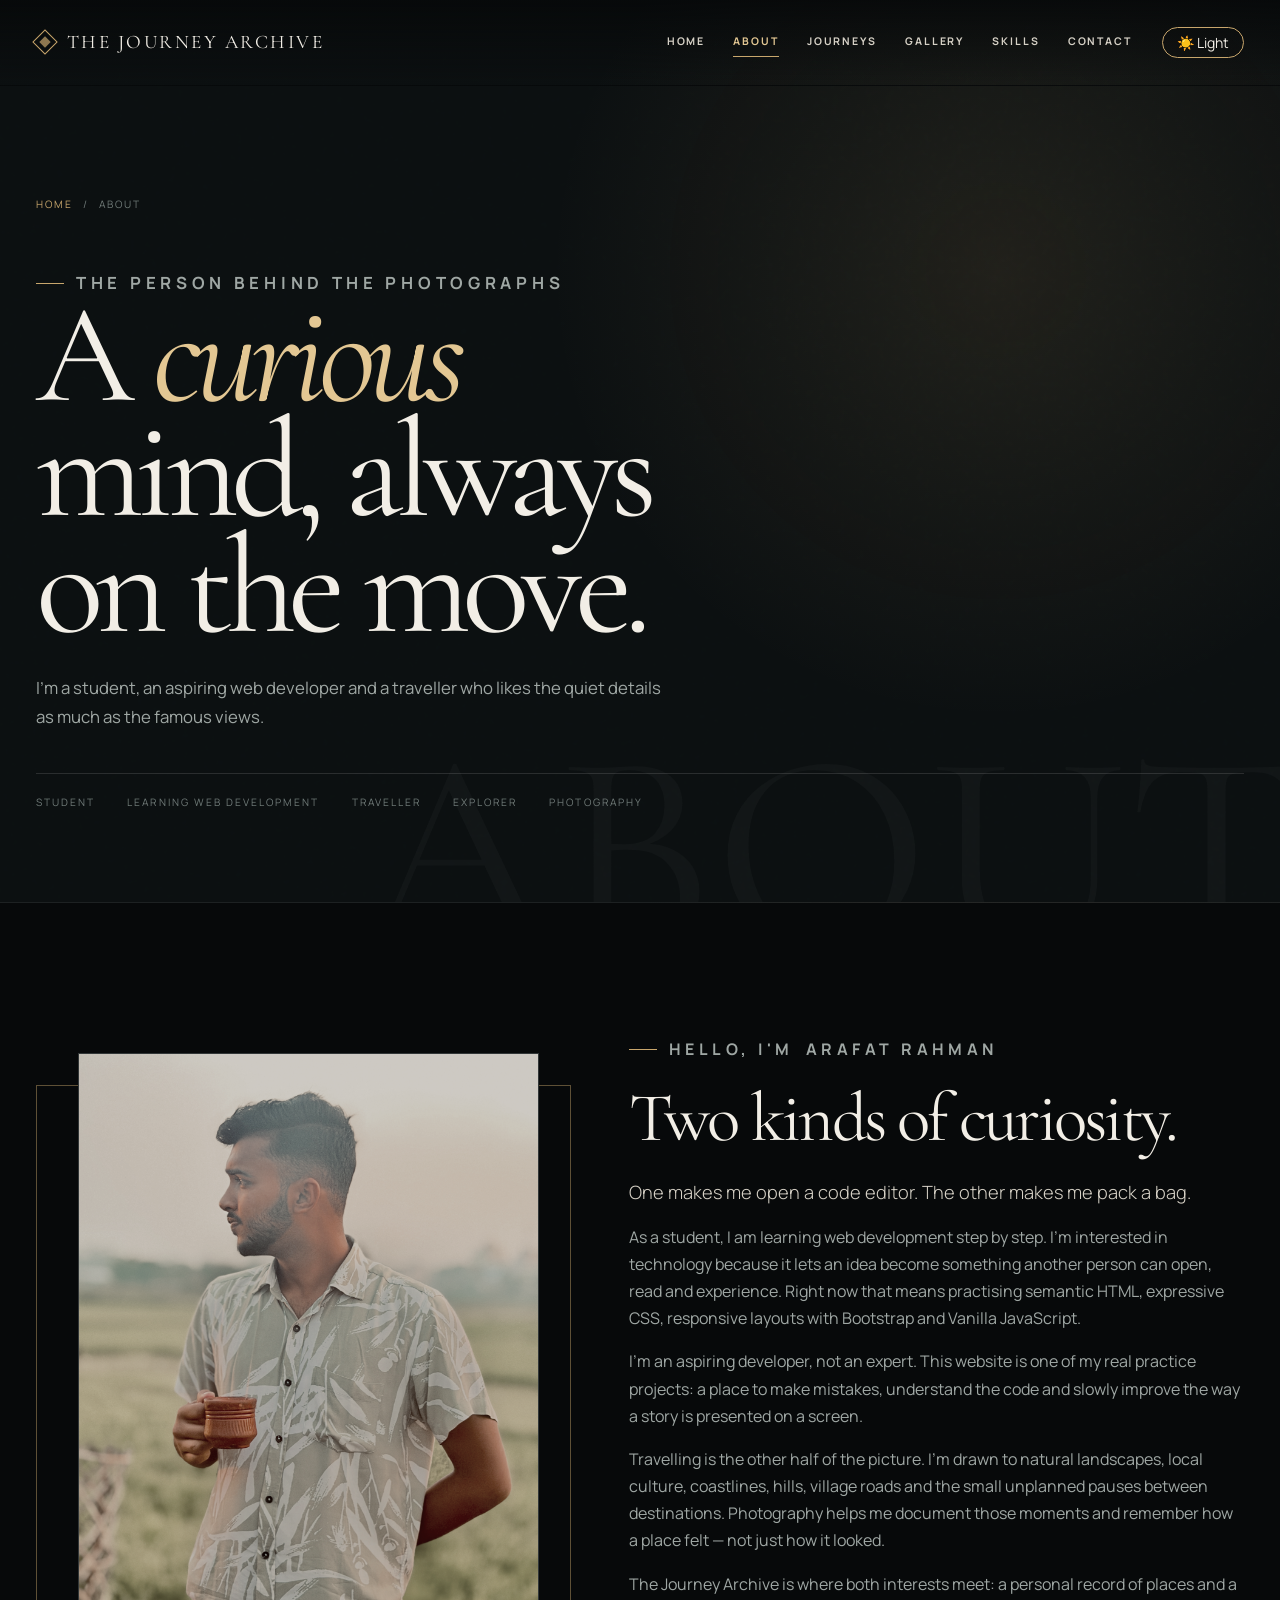
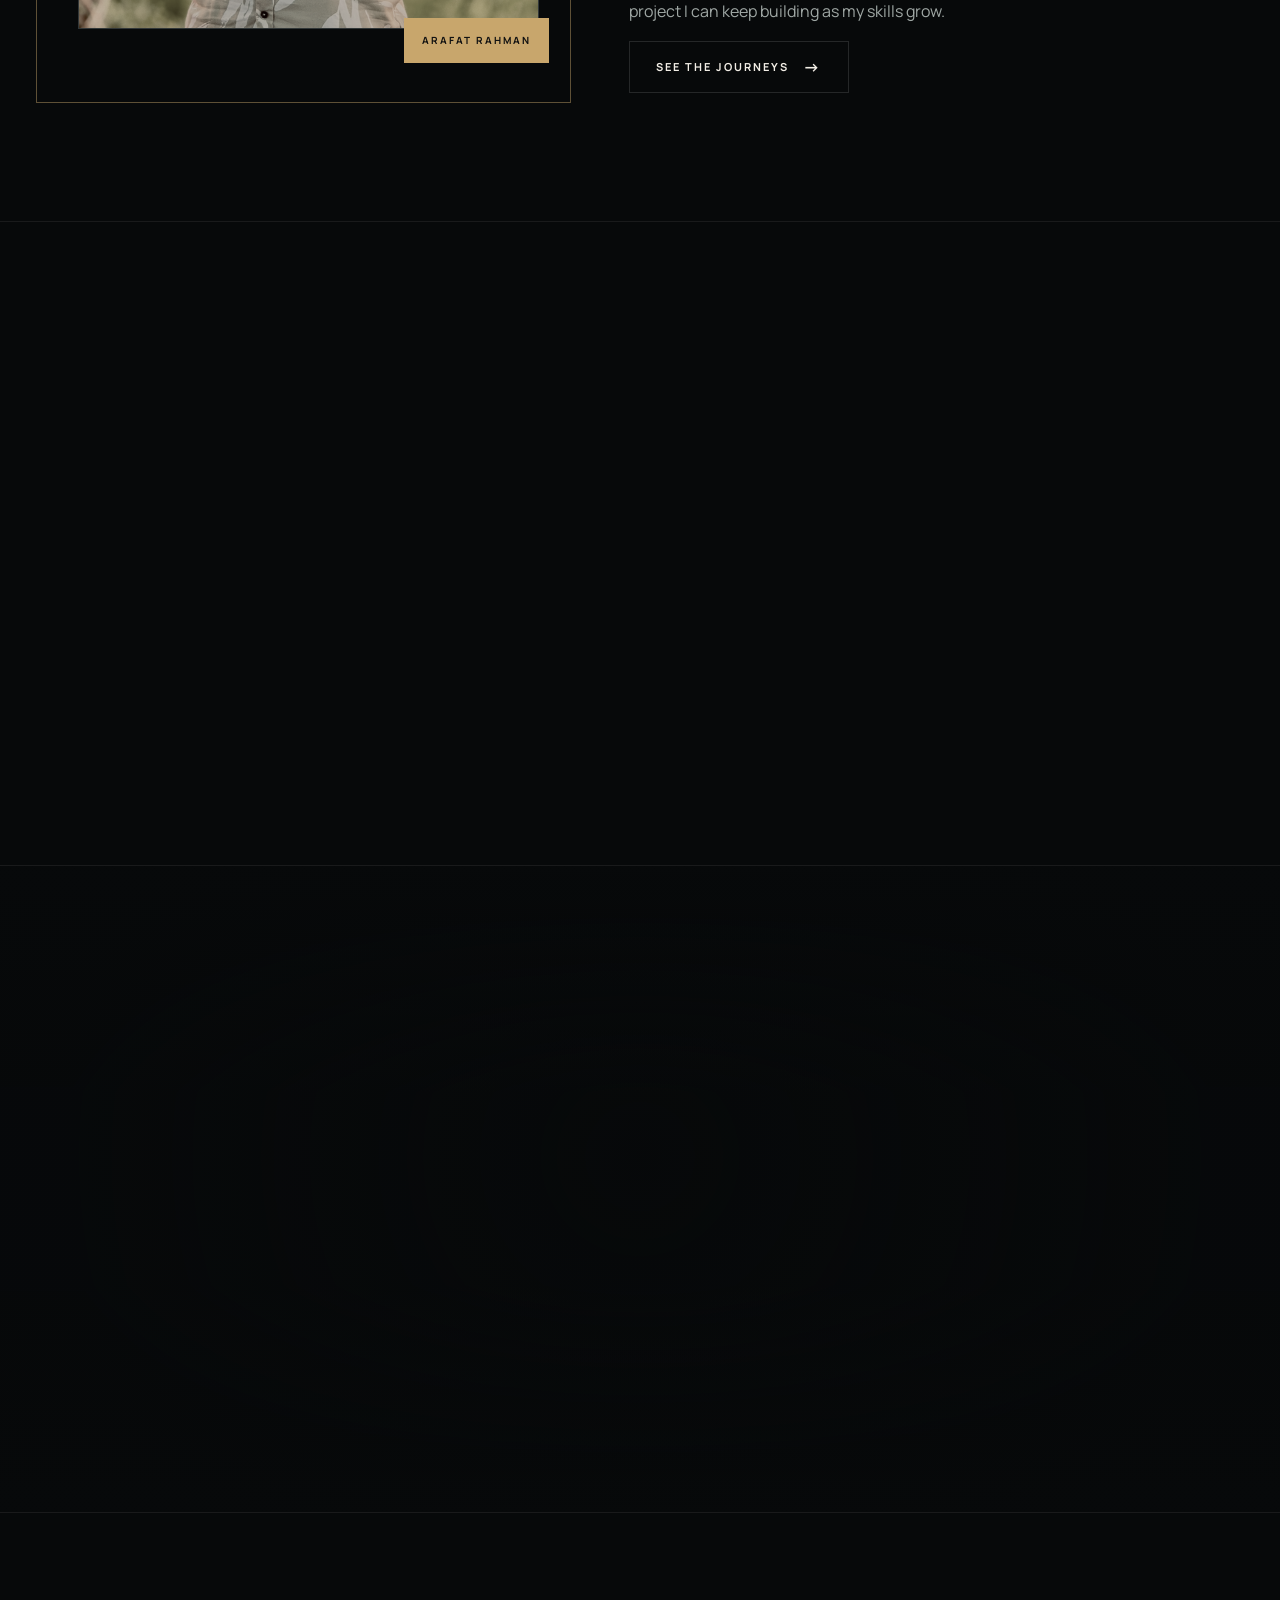
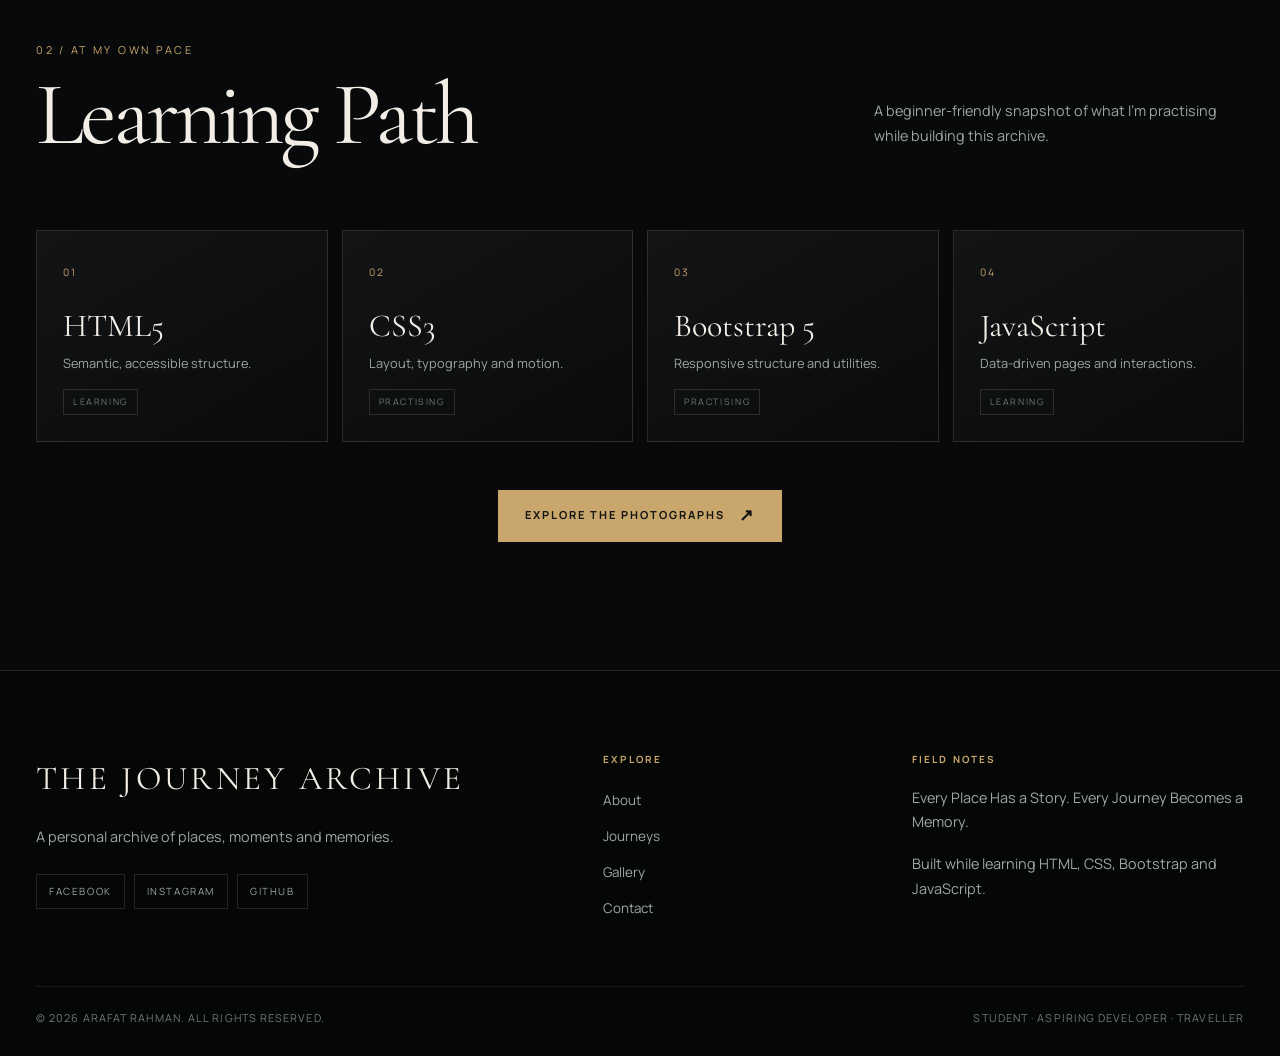
==== commit b2f5cc37: "Update about.html" ====
--- a/about.html
+++ b/about.html
@@ -51,7 +51,7 @@
                     <div class="about-photo-frame" aria-hidden="true"></div>
                     <div class="about-photo-main">
                         <!-- Replace this with your own About portrait: images/profile/about.jpg -->
-                        <img src="images/profile/about.jpg" data-local="images/profile/about.jpg"
+                        <img src="images/profile/about.JPG" data-local="images/profile/about.JPG"
                              data-remote="https://images.pexels.com/photos/39876323/pexels-photo-39876323.jpeg?auto=compress&amp;cs=tinysrgb&amp;fit=crop&amp;w=900&amp;h=1200"
                              data-label="Arafat Rahman" data-palette="default"
                              alt="Portrait placeholder for Arafat Rahman in the About section" loading="eager" fetchpriority="high">
--- a/css/style.css
+++ b/css/style.css
@@ -41,6 +41,16 @@
   --line-soft: rgba(0, 0, 0, 0.07);
   --glass: rgba(248, 247, 244, 0.85);
   --shadow: 0 28px 80px rgba(0, 0, 0, 0.12);
+
+  /* Theme-specific overrides for light mode */
+  .card-top { color: rgba(0, 0, 0, 0.78); }
+  .page-hero::after { color: rgba(0, 0, 0, 0.025); }
+  .pillar { background: rgba(0, 0, 0, 0.018); }
+  .control-button { background: rgba(0, 0, 0, 0.025); }
+  .btn-cinematic { color: #f8f7f4; }
+  .btn-cinematic:hover, .btn-cinematic:focus { color: #f8f7f4; }
+  .btn-ghost:hover, .btn-ghost:focus { color: #1a1917; }
+  .filter-btn.active { color: #f8f7f4; }
 }
 
 
@@ -1190,3 +1200,37 @@
     .cursor-dot, .cursor-ring { display: none !important; }
     body.has-custom-cursor, body.has-custom-cursor a, body.has-custom-cursor button { cursor: auto; }
 }
+
+/* ---------- Tablet (768px - 991.98px) Responsive Fixes ---------- */
+@media (min-width: 768px) and (max-width: 991.98px) {
+    .about-layout, .contact-layout { grid-template-columns: 1fr; }
+    .about-list { grid-template-columns: 1fr; }
+    .pillar-grid, .mini-journeys { grid-template-columns: 1fr; }
+    .story-list { grid-template-columns: 1fr; }
+    .album-info-strip { grid-template-columns: 1fr; gap: 14px; }
+    .form-grid { grid-template-columns: 1fr; }
+    .form-field.full { grid-column: auto; }
+    .footer-grid { grid-template-columns: 1fr; gap: 38px; }
+    .timeline-list::before { left: 10px; }
+    .timeline-item { grid-template-columns: 28px 1fr; min-height: 0; padding: 0 0 38px 0; }
+    .timeline-item::before { grid-column: 1; grid-row: 1; justify-self: start; }
+    .timeline-item:nth-child(odd) .timeline-content, .timeline-item:nth-child(even) .timeline-content { grid-column: 2; grid-row: 1; text-align: left; padding: 0 0 0 22px; }
+    .timeline-year { font-size: 3.5rem; }
+}
+
+/* Touch devices: show editorial information without requiring hover. */
+@media (hover: none) {
+    .card-description, .gallery-overlay { opacity: 1; transform: none; }
+    .gallery-item::after { opacity: 1; }
+    .journey-card:hover { transform: none; }
+}
+
+/* ---------- Accessibility preferences ---------- */
+@media (prefers-reduced-motion: reduce) {
+    html { scroll-behavior: auto; }
+    *, *::before, *::after { animation-duration: .001ms !important; animation-iteration-count: 1 !important; transition-duration: .001ms !important; }
+    .js [data-reveal] { opacity: 1; transform: none; }
+    .js .load-reveal { opacity: 1; transform: none; }
+    .cursor-dot, .cursor-ring { display: none !important; }
+    body.has-custom-cursor, body.has-custom-cursor a, body.has-custom-cursor button { cursor: auto; }
+}
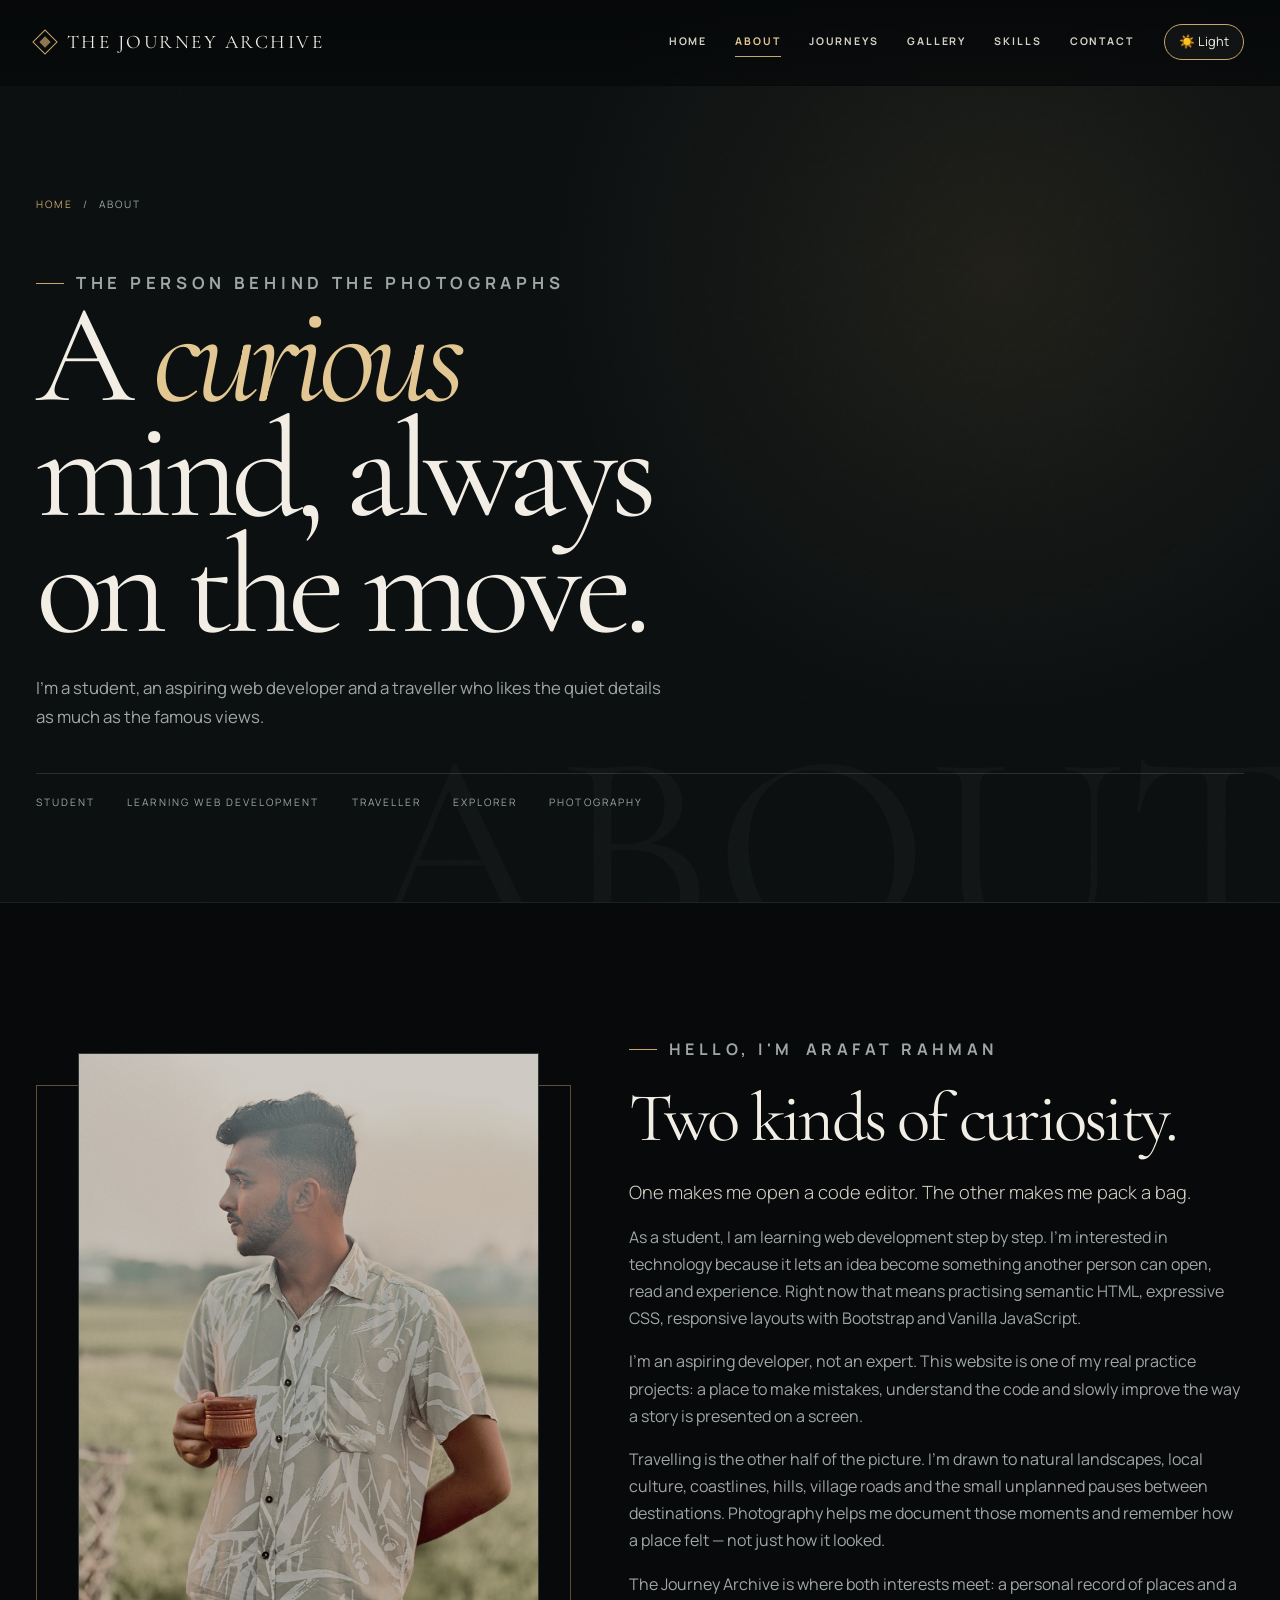
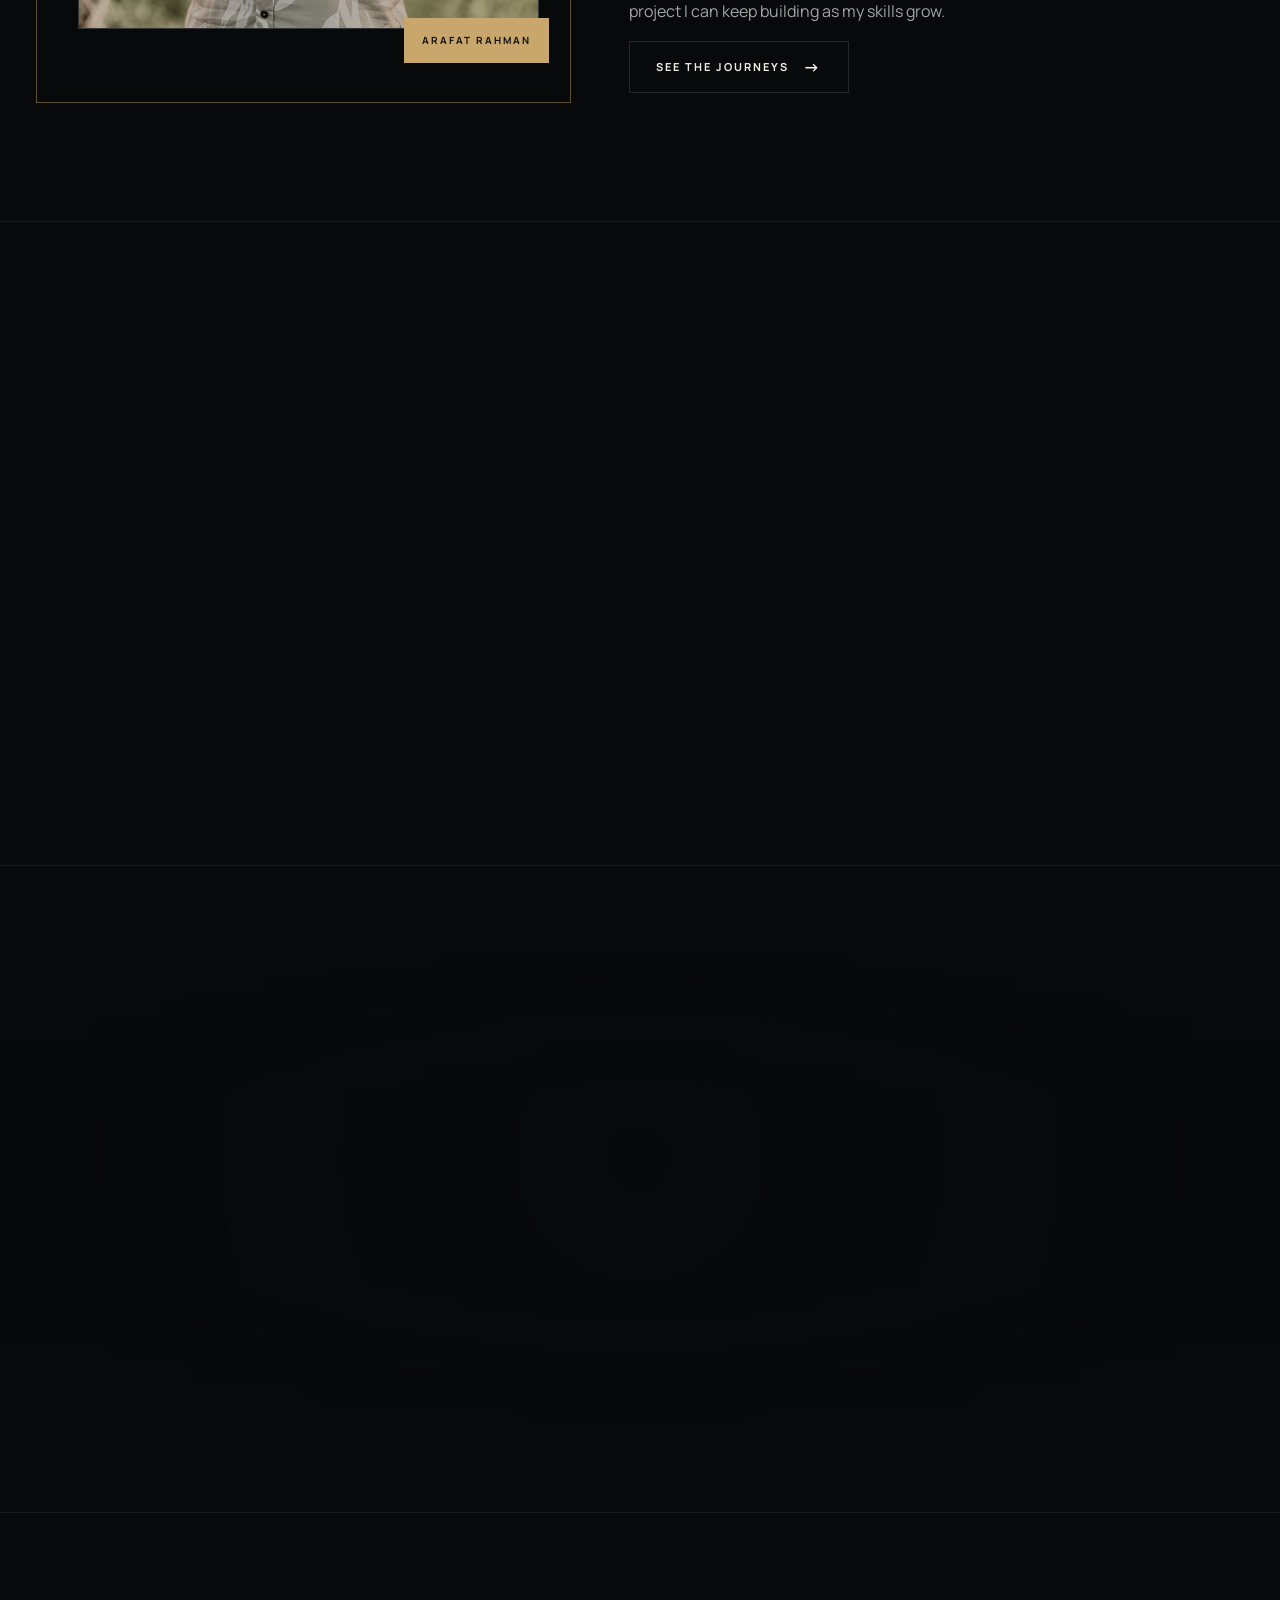
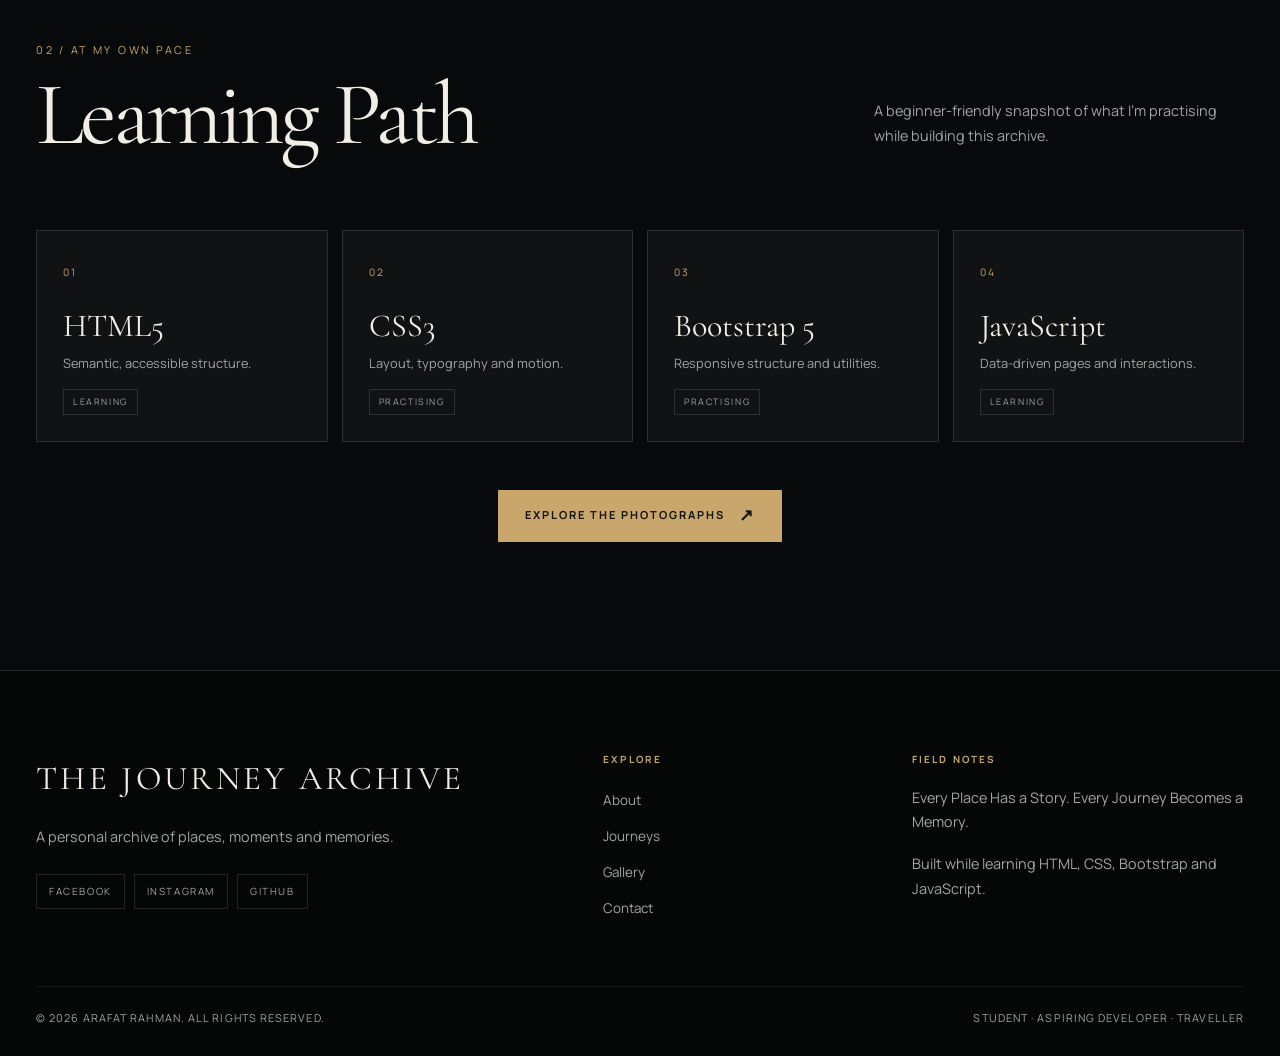
==== commit 2d171bc1: "Fix theme contrast across portfolio Co-authored-by: arena-agent <297053741+arena-agent@users.noreply" ====
--- a/about.html
+++ b/about.html
@@ -12,6 +12,12 @@
     <title>About Me | THE JOURNEY ARCHIVE</title>
     <script>
         document.documentElement.classList.add("js");
+        /* Apply the saved palette before the page is painted. Storage may be unavailable. */
+        try {
+            if (localStorage.getItem("theme") === "light") {
+                document.documentElement.setAttribute("data-theme", "light");
+            }
+        } catch (error) { /* Use the default dark palette. */ }
         /* Failsafe: never leave the loading screen visible if script.js cannot load. */
         window.setTimeout(function () {
             var loader = document.getElementById("loader");
--- a/css/style.css
+++ b/css/style.css
@@ -12,7 +12,7 @@
     --ink: #f2eee6;
     --ink-soft: #d6d1c6;
     --muted: #9fa7a4;
-    --muted-dim: #707a78;
+    --muted-dim: #9ca6a3;
     --gold: #c8a66c;
     --gold-light: #e3c793;
     --sage: #8fa69d;
@@ -22,35 +22,52 @@
     --shadow: 0 28px 80px rgba(0, 0, 0, 0.48);
     --serif: "Cormorant Garamond", Georgia, "Times New Roman", serif;
     --sans: "Manrope", "Segoe UI", Arial, sans-serif;
+    /* Surfaces and image overlays keep theme-specific colors in one place. */
+    color-scheme: dark;
+    --on-gold: #101312;
+    --nav-bg: linear-gradient(180deg, rgba(6,8,9,.92), rgba(6,8,9,.72));
+    --nav-scrolled: rgba(8,11,12,.92);
+    --nav-menu: rgba(9,13,14,.97);
+    --footer-bg: #050707;
+    --surface: rgba(255,255,255,.035);
+    --surface-hover: rgba(200,166,108,.08);
+    --lightbox-bg: rgba(3,5,6,.96);
+    --watermark: rgba(255,255,255,.025);
+    --hero-overlay: linear-gradient(90deg, rgba(5,7,8,.96) 0%, rgba(5,7,8,.78) 43%, rgba(5,7,8,.45) 100%), linear-gradient(0deg, var(--bg) 0%, transparent 38%);
+    --philosophy-overlay: radial-gradient(circle at 50% 45%, rgba(7,9,10,.75), rgba(7,9,10,.9) 78%), linear-gradient(0deg, var(--bg), transparent 35%, transparent 65%, var(--bg));
+    --album-overlay: linear-gradient(90deg, rgba(4,6,7,.9) 0%, rgba(4,6,7,.52) 48%, rgba(4,6,7,.22) 100%), linear-gradient(0deg, rgba(4,6,7,.94) 0%, transparent 45%, rgba(4,6,7,.5) 100%);
     --nav-height: 86px;
     --ease: cubic-bezier(0.22, 1, 0.36, 1);
 }
 
 [data-theme="light"] {
-  --bg: #f8f7f4;
-  --bg-soft: #efede8;
-  --bg-card: #ffffff;
-  --ink: #1a1917;
-  --ink-soft: #3d3b37;
-  --muted: #66635c;
-  --muted-dim: #8a867e;
-  --gold: #9e7e46;
-  --gold-light: #b89558;
-  --sage: #5d756d;
-  --line: rgba(0, 0, 0, 0.12);
-  --line-soft: rgba(0, 0, 0, 0.07);
-  --glass: rgba(248, 247, 244, 0.85);
-  --shadow: 0 28px 80px rgba(0, 0, 0, 0.12);
-
-  /* Theme-specific overrides for light mode */
-  .card-top { color: rgba(0, 0, 0, 0.78); }
-  .page-hero::after { color: rgba(0, 0, 0, 0.025); }
-  .pillar { background: rgba(0, 0, 0, 0.018); }
-  .control-button { background: rgba(0, 0, 0, 0.025); }
-  .btn-cinematic { color: #f8f7f4; }
-  .btn-cinematic:hover, .btn-cinematic:focus { color: #f8f7f4; }
-  .btn-ghost:hover, .btn-ghost:focus { color: #1a1917; }
-  .filter-btn.active { color: #f8f7f4; }
+    color-scheme: light;
+    --bg: #f8f7f4;
+    --bg-soft: #efede8;
+    --bg-card: #ffffff;
+    --ink: #1a1917;
+    --ink-soft: #34332f;
+    --muted: #514f49;
+    --muted-dim: #5b5953;
+    --gold: #76531d;
+    --gold-light: #694815;
+    --sage: #435e55;
+    --line: rgba(38, 34, 27, .25);
+    --line-soft: rgba(38, 34, 27, .16);
+    --glass: rgba(248, 247, 244, .94);
+    --shadow: 0 28px 80px rgba(0, 0, 0, .12);
+    --on-gold: #fff;
+    --nav-bg: linear-gradient(180deg, rgba(248,247,244,.97), rgba(248,247,244,.90));
+    --nav-scrolled: rgba(248,247,244,.96);
+    --nav-menu: rgba(248,247,244,.98);
+    --footer-bg: #e8e5de;
+    --surface: #fff;
+    --surface-hover: #f2e9d9;
+    --lightbox-bg: rgba(248,247,244,.98);
+    --watermark: rgba(38,34,27,.05);
+    --hero-overlay: linear-gradient(90deg, rgba(248,247,244,.97) 0%, rgba(248,247,244,.94) 43%, rgba(248,247,244,.83) 100%), linear-gradient(0deg, var(--bg), transparent 38%);
+    --philosophy-overlay: linear-gradient(rgba(248,247,244,.91), rgba(248,247,244,.91));
+    --album-overlay: linear-gradient(90deg, rgba(248,247,244,.97), rgba(248,247,244,.86)), linear-gradient(0deg, rgba(248,247,244,.97), transparent);
 }
 
 
@@ -93,7 +110,7 @@
 img { display: block; max-width: 100%; }
 button, input, textarea { font: inherit; }
 button { color: inherit; }
-::selection { background: var(--gold); color: #111; }
+::selection { background: var(--gold); color: var(--on-gold); }
 
 :focus-visible {
     outline: 2px solid var(--gold-light);
@@ -107,7 +124,7 @@
     z-index: 5000;
     padding: 10px 16px;
     background: var(--gold);
-    color: #111;
+    color: var(--on-gold);
     transform: translateY(-150%);
     transition: transform 0.2s ease;
 }
@@ -200,11 +217,11 @@
     transition: background 0.35s var(--ease), color 0.35s var(--ease),
                 transform 0.35s var(--ease), border-color 0.35s var(--ease);
 }
-.btn-cinematic { background: var(--gold); color: #101312; }
+.btn-cinematic { background: var(--gold); color: var(--on-gold); }
 .btn-cinematic:hover {
     background: var(--gold-light);
     border-color: var(--gold-light);
-    color: #101312;
+    color: var(--on-gold);
     transform: translateY(-3px);
 }
 .btn-ghost { background: transparent; color: var(--ink); border-color: var(--line); }
@@ -223,7 +240,7 @@
     z-index: 4000;
     display: grid;
     place-items: center;
-    background: #060809;
+    background: var(--bg);
     transition: opacity 0.7s var(--ease), visibility 0.7s var(--ease);
 }
 .loading-screen.is-hidden { opacity: 0; visibility: hidden; pointer-events: none; }
@@ -256,7 +273,7 @@
     letter-spacing: 0.32em;
     text-transform: uppercase;
 }
-.loader-line { width: 180px; height: 1px; margin: auto; background: rgba(255,255,255,.12); overflow: hidden; }
+.loader-line { width: 180px; height: 1px; margin: auto; background: var(--line); overflow: hidden; }
 .loader-line span {
     display: block;
     width: 45%;
@@ -270,14 +287,23 @@
 .site-nav {
     z-index: 1200;
     padding: 21px 0;
-    background: linear-gradient(180deg, rgba(6,8,9,.82), rgba(6,8,9,0));
+    background: var(--nav-bg);
     border-bottom: 1px solid transparent;
     transition: padding 0.4s var(--ease), background 0.4s var(--ease),
                 border-color 0.4s var(--ease), backdrop-filter 0.4s ease;
 }
+.theme-toggle {
+    padding: 6px 14px;
+    border: 1px solid var(--gold);
+    border-radius: 20px;
+    background: var(--surface);
+    color: var(--ink);
+    font-size: .8rem;
+}
+.theme-toggle:hover { background: var(--surface-hover); color: var(--ink); }
 .site-nav.is-scrolled {
     padding: 10px 0;
-    background: rgba(8, 11, 12, 0.86);
+    background: var(--nav-scrolled);
     border-bottom-color: var(--line);
     backdrop-filter: blur(18px);
     -webkit-backdrop-filter: blur(18px);
@@ -344,7 +370,7 @@
     .navbar-collapse {
         margin-top: 18px;
         padding: 18px;
-        background: rgba(9, 13, 14, .97);
+        background: var(--nav-menu);
         border: 1px solid var(--line);
         backdrop-filter: blur(18px);
     }
@@ -394,8 +420,7 @@
     position: absolute;
     inset: 0;
     z-index: -2;
-    background: linear-gradient(90deg, rgba(5,7,8,.96) 0%, rgba(5,7,8,.78) 43%, rgba(5,7,8,.45) 100%),
-                linear-gradient(0deg, var(--bg) 0%, transparent 38%);
+    background: var(--hero-overlay);
 }
 .hero::after {
     content: "";
@@ -594,6 +619,17 @@
 .intro-tags { display: flex; flex-wrap: wrap; gap: 10px; margin-top: 30px; }
 .intro-tags span { padding: 8px 13px; border: 1px solid var(--line); color: var(--muted); font-size: .66rem; letter-spacing: .18em; text-transform: uppercase; }
 
+/* Photo captions sit on dark image scrims regardless of the page theme. */
+.journey-card, .featured-item, .gallery-item, .mini-journey, .profile-caption {
+    --ink: #f2eee6;
+    --ink-soft: #f2eee6;
+    --muted: #e2ded5;
+    --gold: #e3c793;
+    --gold-light: #f1d9ad;
+    color: var(--ink);
+}
+.journey-card:hover, .featured-item:hover, .mini-journey:hover { color: var(--ink); }
+
 /* ---------- Journeys / editorial album cards ---------- */
 .journeys-section { position: relative; }
 .journeys-grid, .albums-grid {
@@ -632,7 +668,7 @@
     position: absolute;
     inset: 0;
     z-index: 1;
-    background: linear-gradient(180deg, rgba(4,6,7,.25) 0%, rgba(4,6,7,.15) 35%, rgba(4,6,7,.94) 100%);
+    background: linear-gradient(180deg, rgba(4,6,7,.7) 0%, rgba(4,6,7,.15) 35%, rgba(4,6,7,.94) 100%);
     transition: background .6s ease;
 }
 .journey-card::after {
@@ -647,7 +683,7 @@
     pointer-events: none;
 }
 .journey-card:hover img { transform: scale(1.13) translateY(-1%); filter: grayscale(0) saturate(.9) brightness(.82); }
-.journey-card:hover::before { background: linear-gradient(180deg, rgba(4,6,7,.1), rgba(4,6,7,.2) 30%, rgba(4,6,7,.95) 100%); }
+.journey-card:hover::before { background: linear-gradient(180deg, rgba(4,6,7,.7), rgba(4,6,7,.2) 30%, rgba(4,6,7,.95) 100%); }
 .journey-card:hover::after { opacity: 1; transform: scale(1); }
 .journey-card:hover { border-color: rgba(200,166,108,.45); box-shadow: 0 24px 70px rgba(0,0,0,.45), 0 0 32px rgba(200,166,108,.08); transform: translateY(-7px); }
 .journey-card { transition: transform .7s var(--ease), border-color .5s ease, box-shadow .7s ease; }
@@ -689,7 +725,7 @@
     position: absolute;
     inset: 0;
     z-index: -1;
-    background: radial-gradient(circle at 50% 45%, rgba(7,9,10,.35), rgba(7,9,10,.9) 78%), linear-gradient(0deg, var(--bg), transparent 35%, transparent 65%, var(--bg));
+    background: var(--philosophy-overlay);
 }
 .philosophy-inner { position: relative; max-width: 1050px; padding: 80px 0; text-align: center; }
 .philosophy-mark { margin: 0 auto 26px; color: var(--gold); font-family: var(--serif); font-size: 5rem; line-height: .5; }
@@ -764,7 +800,7 @@
     bottom: 8px;
     padding: 14px 18px;
     background: var(--gold);
-    color: #111;
+    color: var(--on-gold);
     font-size: .62rem;
     font-weight: 700;
     letter-spacing: .2em;
@@ -786,12 +822,12 @@
     min-height: 180px;
     padding: 26px;
     border: 1px solid var(--line);
-    background: linear-gradient(150deg, rgba(255,255,255,.045), rgba(255,255,255,.008));
+    background: var(--surface);
     transition: transform .5s var(--ease), border-color .5s ease, background .5s ease;
     overflow: hidden;
 }
 .skill-card::after { content: ""; position: absolute; left: 0; bottom: 0; width: 100%; height: 1px; background: linear-gradient(90deg, var(--gold), transparent); transform: scaleX(0); transform-origin: left; transition: transform .6s var(--ease); }
-.skill-card:hover { transform: translateY(-7px); border-color: rgba(200,166,108,.45); background: rgba(200,166,108,.045); }
+.skill-card:hover { transform: translateY(-7px); border-color: rgba(200,166,108,.45); background: var(--surface-hover); }
 .skill-card:hover::after { transform: scaleX(1); }
 .skill-number { color: var(--gold); font-size: .64rem; letter-spacing: .2em; }
 .skill-card h3 { margin: 22px 0 8px; font-family: var(--serif); font-size: 2rem; font-weight: 400; }
@@ -828,7 +864,7 @@
     transition: color .3s ease, border-color .3s ease, background .3s ease;
 }
 .filter-btn:hover { color: var(--ink); border-color: rgba(200,166,108,.6); }
-.filter-btn.active { background: var(--gold); border-color: var(--gold); color: #101312; }
+.filter-btn.active { background: var(--gold); border-color: var(--gold); color: var(--on-gold); }
 .gallery-count { color: var(--muted-dim); font-size: .68rem; letter-spacing: .18em; text-transform: uppercase; }
 .gallery-masonry { columns: 3; column-gap: 16px; }
 .gallery-item {
@@ -868,7 +904,7 @@
     display: none;
     place-items: center;
     padding: clamp(18px, 4vw, 55px);
-    background: rgba(3, 5, 6, .96);
+    background: var(--lightbox-bg);
     backdrop-filter: blur(12px);
 }
 .lightbox.is-open { display: grid; animation: fadeIn .35s ease both; }
@@ -895,7 +931,7 @@
     font-size: 1rem;
     transition: background .3s ease, border-color .3s ease, transform .3s ease;
 }
-.circle-btn:hover { background: var(--gold); color: #111; border-color: var(--gold); transform: translateY(-2px); }
+.circle-btn:hover { background: var(--gold); color: var(--on-gold); border-color: var(--gold); transform: translateY(-2px); }
 
 /* ---------- Inner page heroes ---------- */
 .page-hero {
@@ -910,7 +946,7 @@
     position: absolute;
     right: -2vw;
     bottom: -5vw;
-    color: rgba(255,255,255,.025);
+    color: var(--watermark);
     font-family: var(--serif);
     font-size: clamp(8rem, 22vw, 22rem);
     line-height: .8;
@@ -927,7 +963,7 @@
 
 /* ---------- About page extra sections ---------- */
 .pillar-grid { display: grid; grid-template-columns: repeat(3, 1fr); gap: 18px; }
-.pillar { padding: 34px 28px; border: 1px solid var(--line); background: rgba(255,255,255,.018); }
+.pillar { padding: 34px 28px; border: 1px solid var(--line); background: var(--surface); }
 .pillar .pillar-no { color: var(--gold); font-family: var(--serif); font-size: 2.6rem; line-height: 1; }
 .pillar h3 { margin: 18px 0 10px; font-family: var(--serif); font-size: 2rem; font-weight: 400; }
 .pillar p { margin: 0; color: var(--muted); font-size: .88rem; }
@@ -963,8 +999,7 @@
     position: absolute;
     inset: 0;
     z-index: -1;
-    background: linear-gradient(90deg, rgba(4,6,7,.9) 0%, rgba(4,6,7,.52) 48%, rgba(4,6,7,.22) 100%),
-                linear-gradient(0deg, rgba(4,6,7,.94) 0%, transparent 45%, rgba(4,6,7,.5) 100%);
+    background: var(--album-overlay);
     pointer-events: none;
 }
 .album-overlay {
@@ -990,14 +1025,14 @@
 .album-story-panel h2 { margin: 0 0 14px; font-family: var(--serif); font-size: clamp(3rem, 7vw, 7.2rem); font-weight: 400; line-height: .88; letter-spacing: -.045em; }
 .album-story { max-width: 650px; margin: 0; color: var(--ink-soft); font-size: clamp(1rem, 1.35vw, 1.2rem); line-height: 1.75; }
 .album-date { margin: 16px 0 0; color: var(--muted-dim); font-size: .64rem; letter-spacing: .2em; text-transform: uppercase; }
-.album-controls-panel { padding: 18px; border: 1px solid var(--line); background: rgba(8,11,12,.62); backdrop-filter: blur(14px); }
+.album-controls-panel { padding: 18px; border: 1px solid var(--line); background: var(--glass); backdrop-filter: blur(14px); }
 .album-controls { display: flex; flex-wrap: wrap; gap: 8px; }
 .control-button {
     min-width: 46px;
     height: 44px;
     padding: 0 13px;
     border: 1px solid var(--line);
-    background: rgba(255,255,255,.025);
+    background: var(--surface);
     font-size: .65rem;
     letter-spacing: .12em;
     text-transform: uppercase;
@@ -1005,7 +1040,7 @@
 }
 .control-button:hover { background: rgba(200,166,108,.14); border-color: var(--gold); }
 .control-button .symbol { display: inline-block; margin-right: 7px; color: var(--gold-light); font-size: .95rem; }
-.progress-track { height: 1px; margin-top: 18px; background: rgba(255,255,255,.14); overflow: hidden; }
+.progress-track { height: 1px; margin-top: 18px; background: var(--line); overflow: hidden; }
 .progress-fill { display: block; width: 100%; height: 100%; background: var(--gold); transform-origin: left; transform: scaleX(0); }
 .progress-fill.is-running { animation: slideProgress 5.5s linear forwards; }
 @keyframes slideProgress { from { transform: scaleX(0); } to { transform: scaleX(1); } }
@@ -1019,8 +1054,8 @@
 .album-info-strip div span { display: block; color: var(--muted-dim); font-size: .6rem; letter-spacing: .22em; text-transform: uppercase; }
 .album-info-strip div strong { display: block; margin-top: 7px; font-family: var(--serif); font-size: 1.6rem; font-weight: 400; }
 .story-list { display: grid; grid-template-columns: repeat(2, 1fr); gap: 14px; }
-.story-entry { display: block; width: 100%; padding: 24px; border: 1px solid var(--line-soft); background: rgba(255,255,255,.015); text-align: left; transition: border-color .3s ease, background .3s ease; }
-.story-entry:hover, .story-entry.active { border-color: rgba(200,166,108,.5); background: rgba(200,166,108,.04); }
+.story-entry { display: block; width: 100%; padding: 24px; border: 1px solid var(--line-soft); background: var(--surface); text-align: left; transition: border-color .3s ease, background .3s ease; }
+.story-entry:hover, .story-entry.active { border-color: rgba(200,166,108,.5); background: var(--surface-hover); }
 .story-entry span { color: var(--gold); font-size: .62rem; letter-spacing: .2em; }
 .story-entry h3 { margin: 10px 0 8px; font-family: var(--serif); font-size: 1.7rem; font-weight: 400; }
 .story-entry p { margin: 0; color: var(--muted); font-size: .85rem; }
@@ -1049,7 +1084,7 @@
     padding: 15px 16px;
     border: 1px solid var(--line);
     border-radius: 0;
-    background: rgba(255,255,255,.025);
+    background: var(--surface);
     color: var(--ink);
     font-size: .92rem;
     transition: border-color .3s ease, background .3s ease;
@@ -1061,7 +1096,7 @@
 .form-note { margin: 8px 0 0; color: var(--muted-dim); font-size: .72rem; }
 
 /* ---------- Footer ---------- */
-.site-footer { padding: 80px 0 28px; background: #050707; border-top: 1px solid var(--line); }
+.site-footer { padding: 80px 0 28px; background: var(--footer-bg); border-top: 1px solid var(--line); }
 .footer-grid { display: grid; grid-template-columns: 1.4fr .7fr .9fr; gap: 50px; }
 .footer-brand { font-family: var(--serif); font-size: clamp(1.5rem, 2.6vw, 2.3rem); letter-spacing: .1em; text-transform: uppercase; }
 .footer-desc { max-width: 390px; margin: 18px 0 0; color: var(--muted); font-size: .9rem; }
@@ -1090,7 +1125,7 @@
     max-width: min(90vw, 520px);
     padding: 13px 20px;
     border: 1px solid rgba(200,166,108,.45);
-    background: rgba(9,13,14,.95);
+    background: var(--nav-menu);
     color: var(--ink-soft);
     font-size: .78rem;
     text-align: center;
@@ -1200,37 +1235,3 @@
     .cursor-dot, .cursor-ring { display: none !important; }
     body.has-custom-cursor, body.has-custom-cursor a, body.has-custom-cursor button { cursor: auto; }
 }
-
-/* ---------- Tablet (768px - 991.98px) Responsive Fixes ---------- */
-@media (min-width: 768px) and (max-width: 991.98px) {
-    .about-layout, .contact-layout { grid-template-columns: 1fr; }
-    .about-list { grid-template-columns: 1fr; }
-    .pillar-grid, .mini-journeys { grid-template-columns: 1fr; }
-    .story-list { grid-template-columns: 1fr; }
-    .album-info-strip { grid-template-columns: 1fr; gap: 14px; }
-    .form-grid { grid-template-columns: 1fr; }
-    .form-field.full { grid-column: auto; }
-    .footer-grid { grid-template-columns: 1fr; gap: 38px; }
-    .timeline-list::before { left: 10px; }
-    .timeline-item { grid-template-columns: 28px 1fr; min-height: 0; padding: 0 0 38px 0; }
-    .timeline-item::before { grid-column: 1; grid-row: 1; justify-self: start; }
-    .timeline-item:nth-child(odd) .timeline-content, .timeline-item:nth-child(even) .timeline-content { grid-column: 2; grid-row: 1; text-align: left; padding: 0 0 0 22px; }
-    .timeline-year { font-size: 3.5rem; }
-}
-
-/* Touch devices: show editorial information without requiring hover. */
-@media (hover: none) {
-    .card-description, .gallery-overlay { opacity: 1; transform: none; }
-    .gallery-item::after { opacity: 1; }
-    .journey-card:hover { transform: none; }
-}
-
-/* ---------- Accessibility preferences ---------- */
-@media (prefers-reduced-motion: reduce) {
-    html { scroll-behavior: auto; }
-    *, *::before, *::after { animation-duration: .001ms !important; animation-iteration-count: 1 !important; transition-duration: .001ms !important; }
-    .js [data-reveal] { opacity: 1; transform: none; }
-    .js .load-reveal { opacity: 1; transform: none; }
-    .cursor-dot, .cursor-ring { display: none !important; }
-    body.has-custom-cursor, body.has-custom-cursor a, body.has-custom-cursor button { cursor: auto; }
-}
